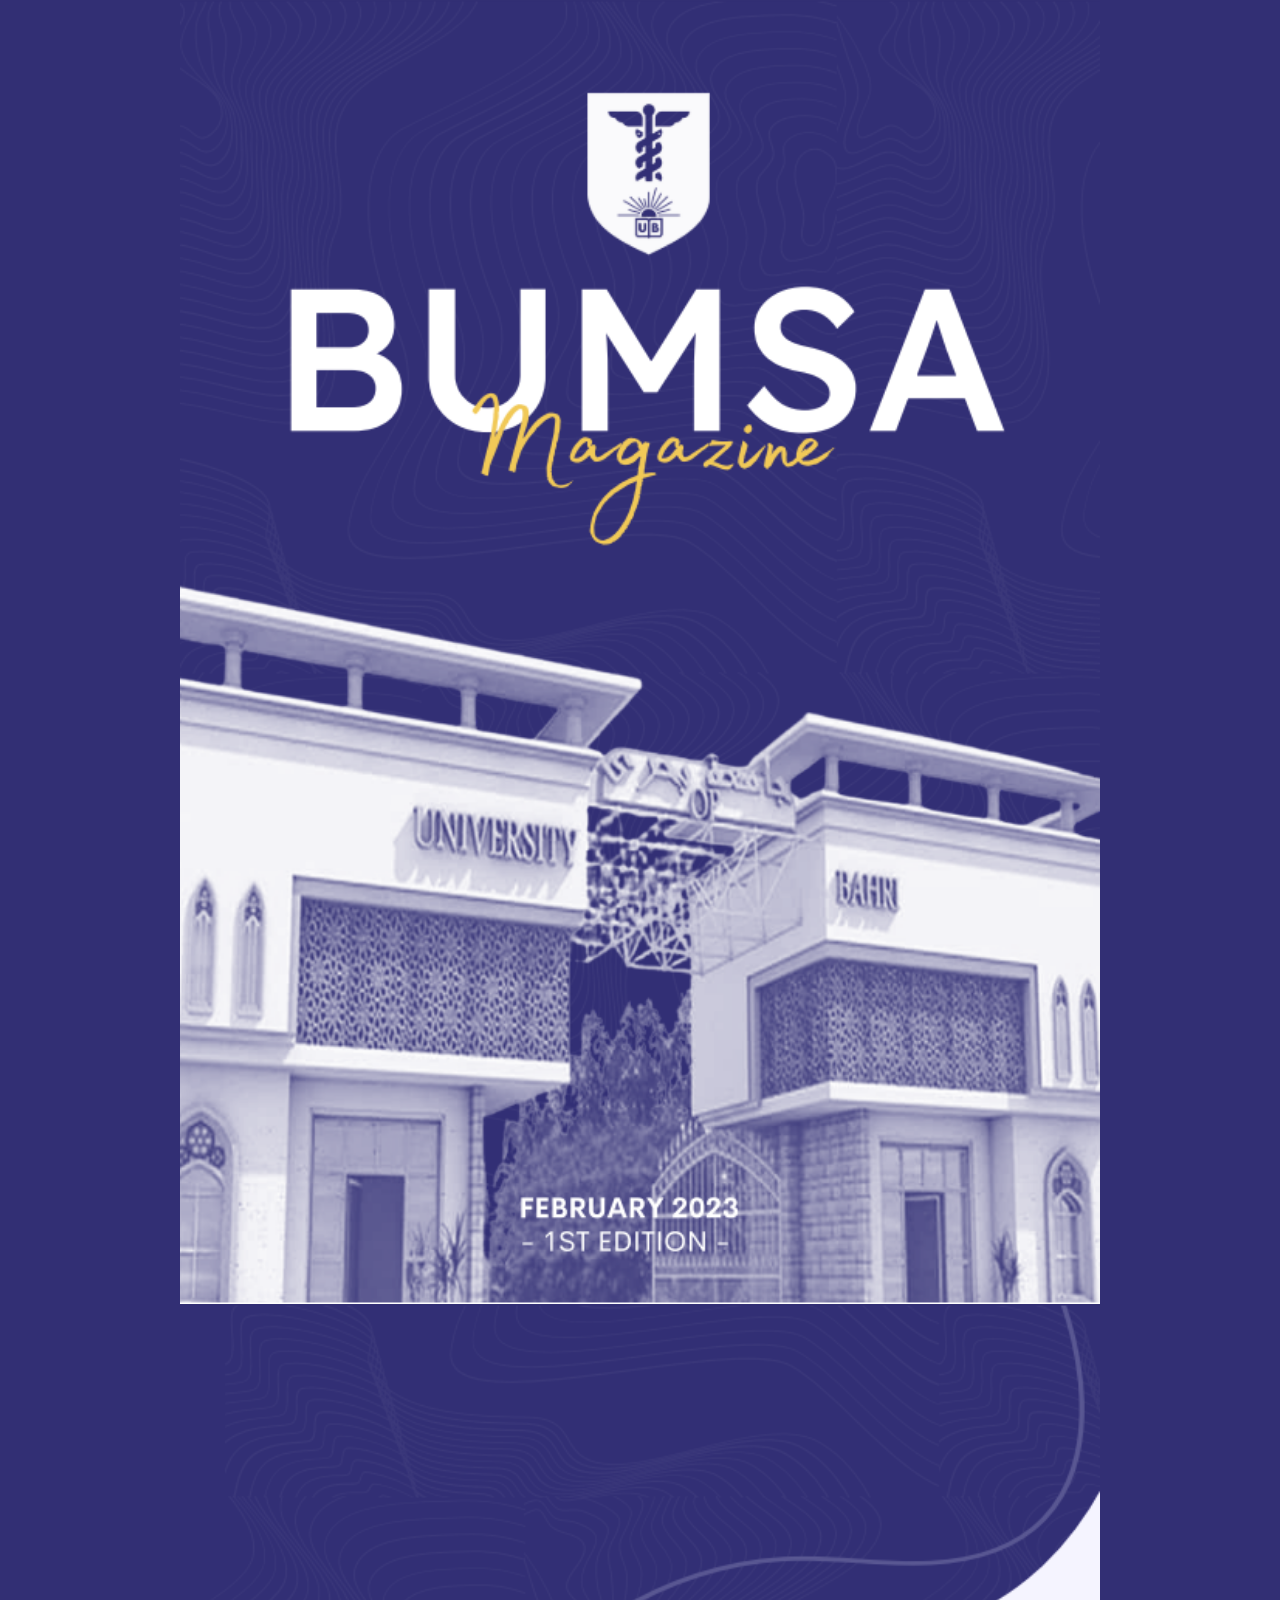
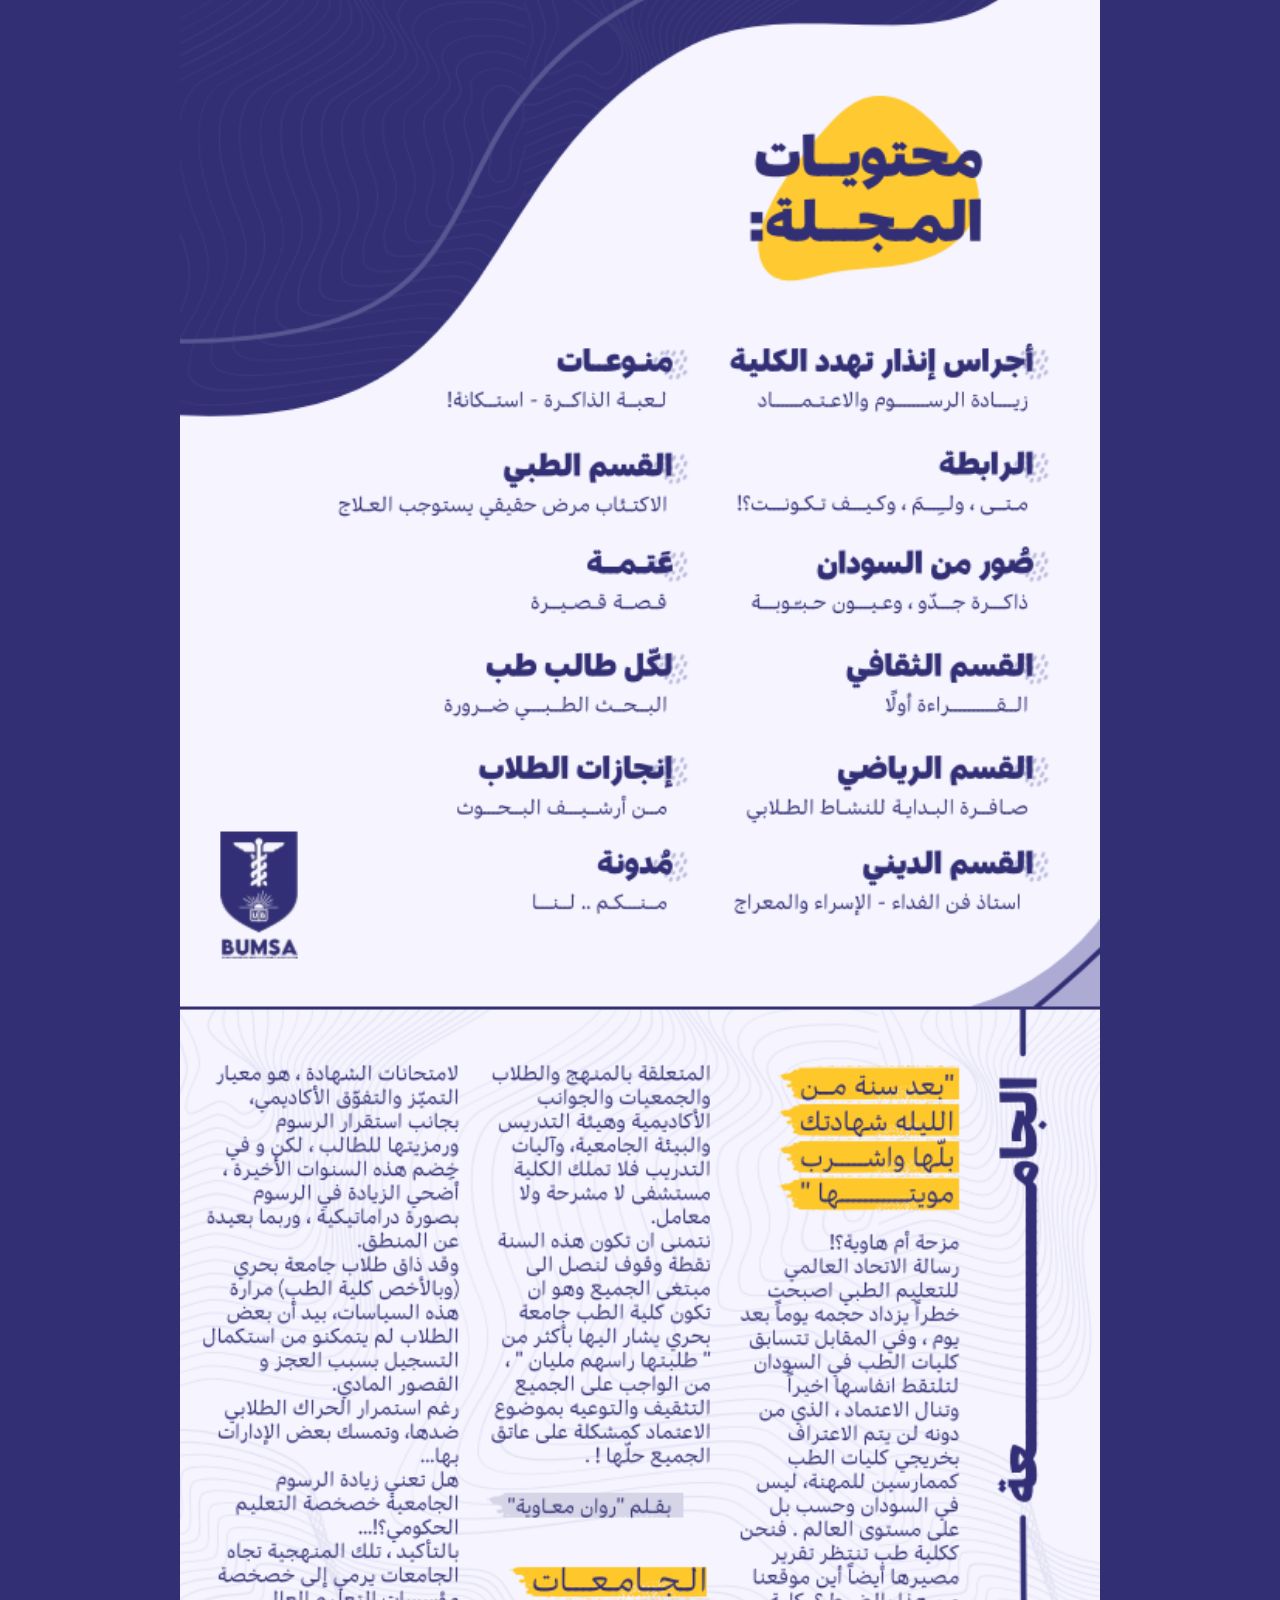
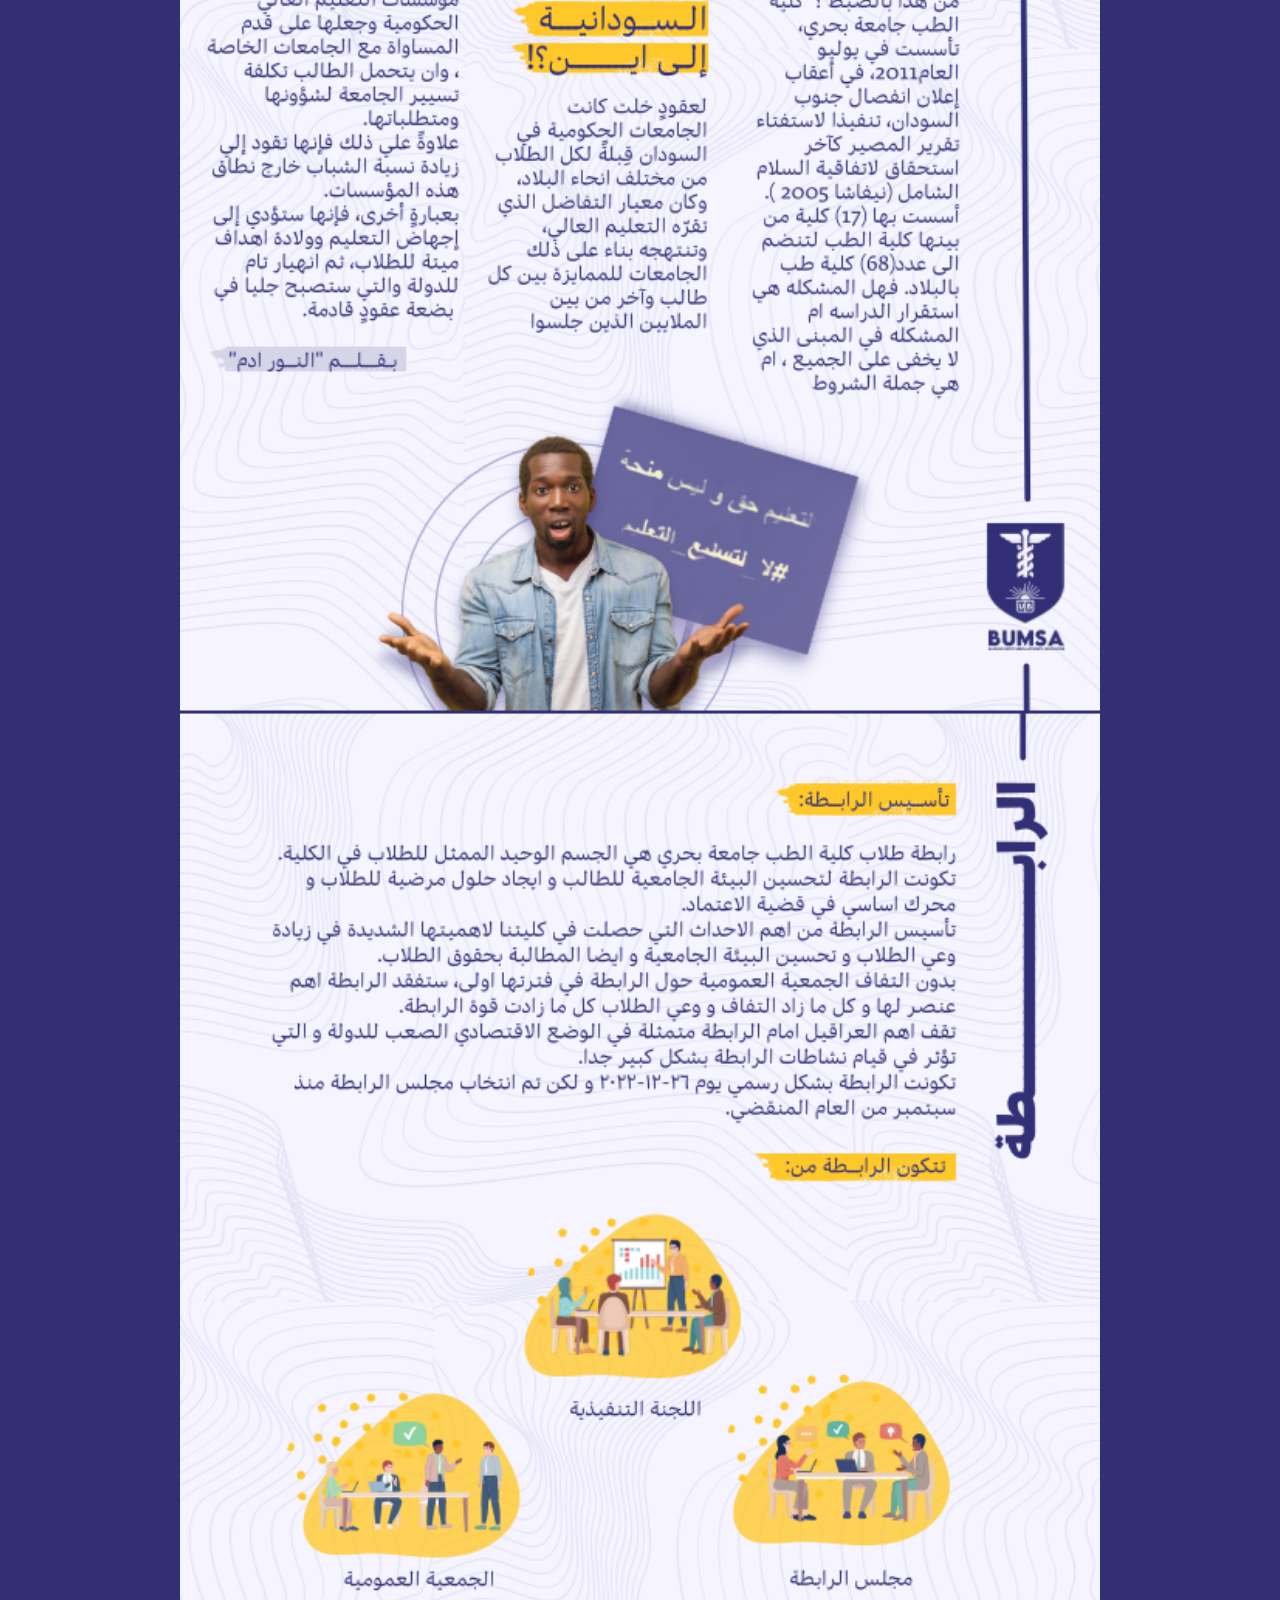
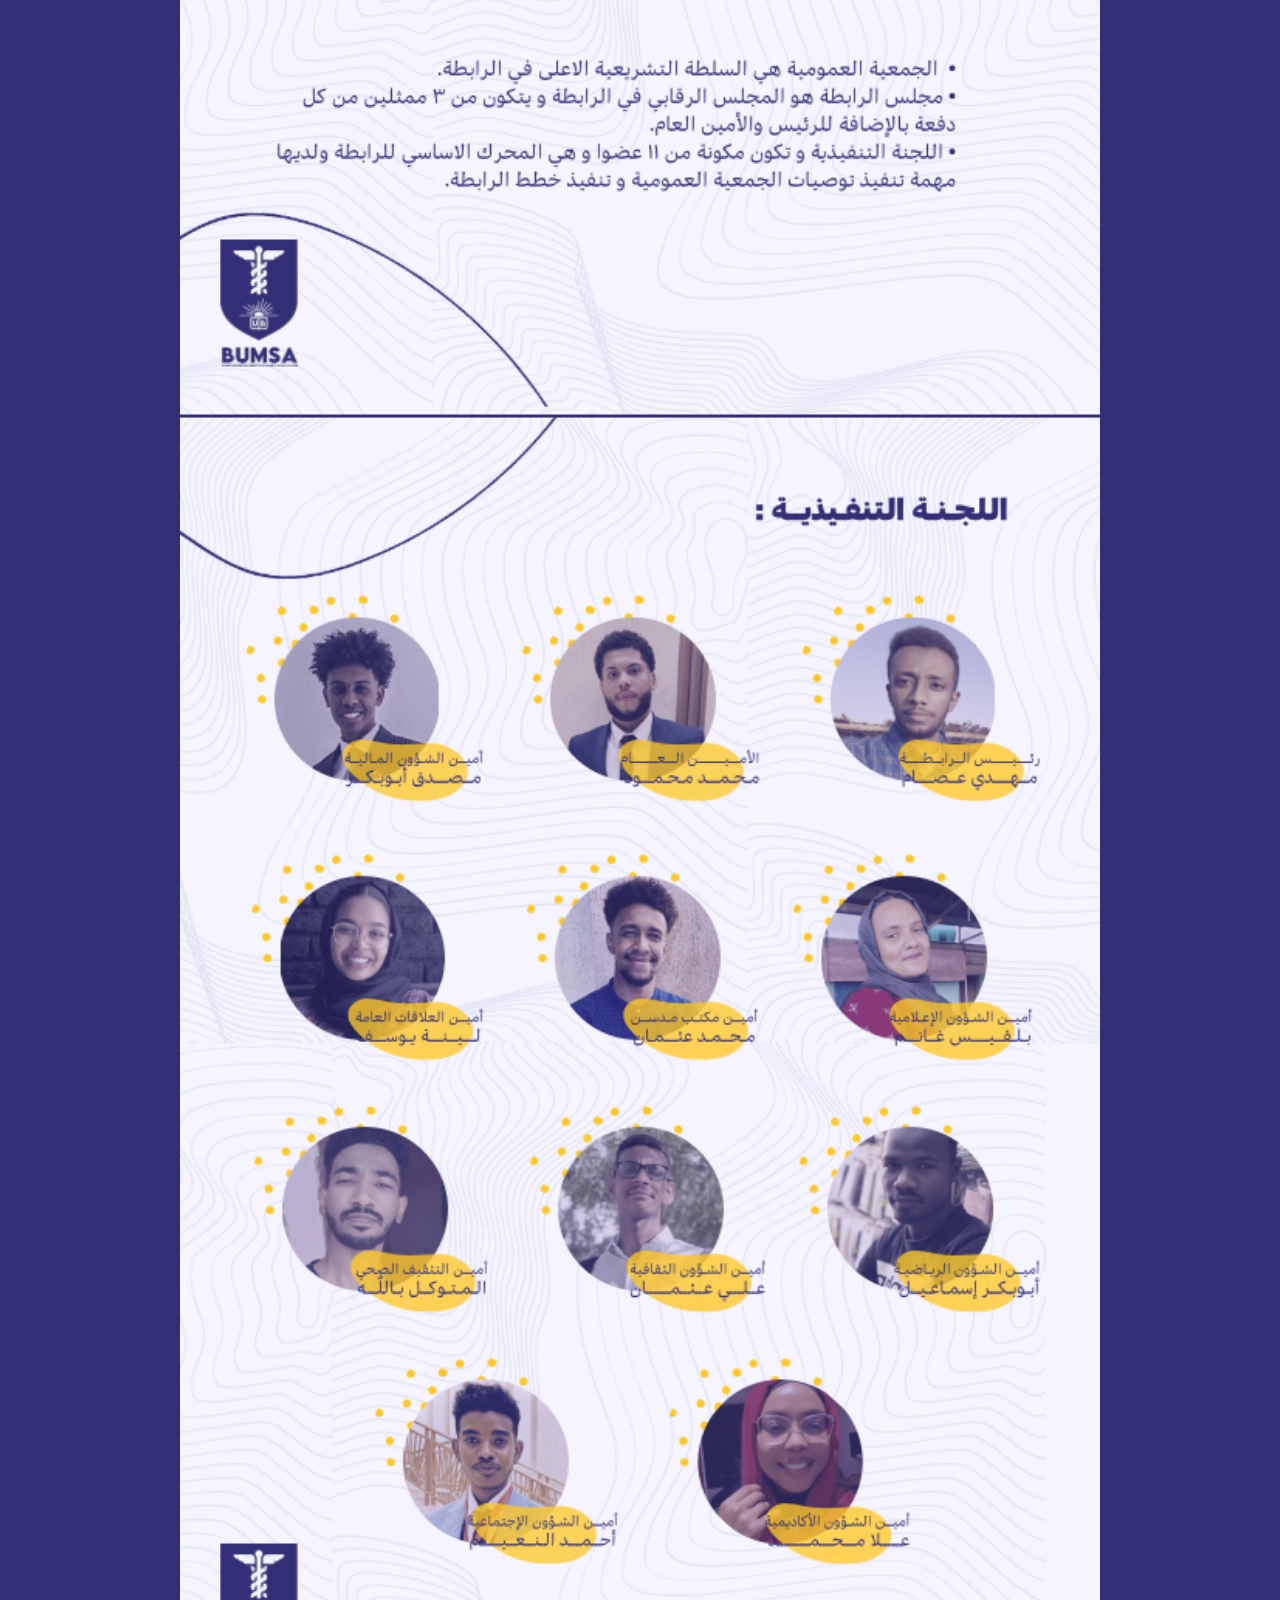
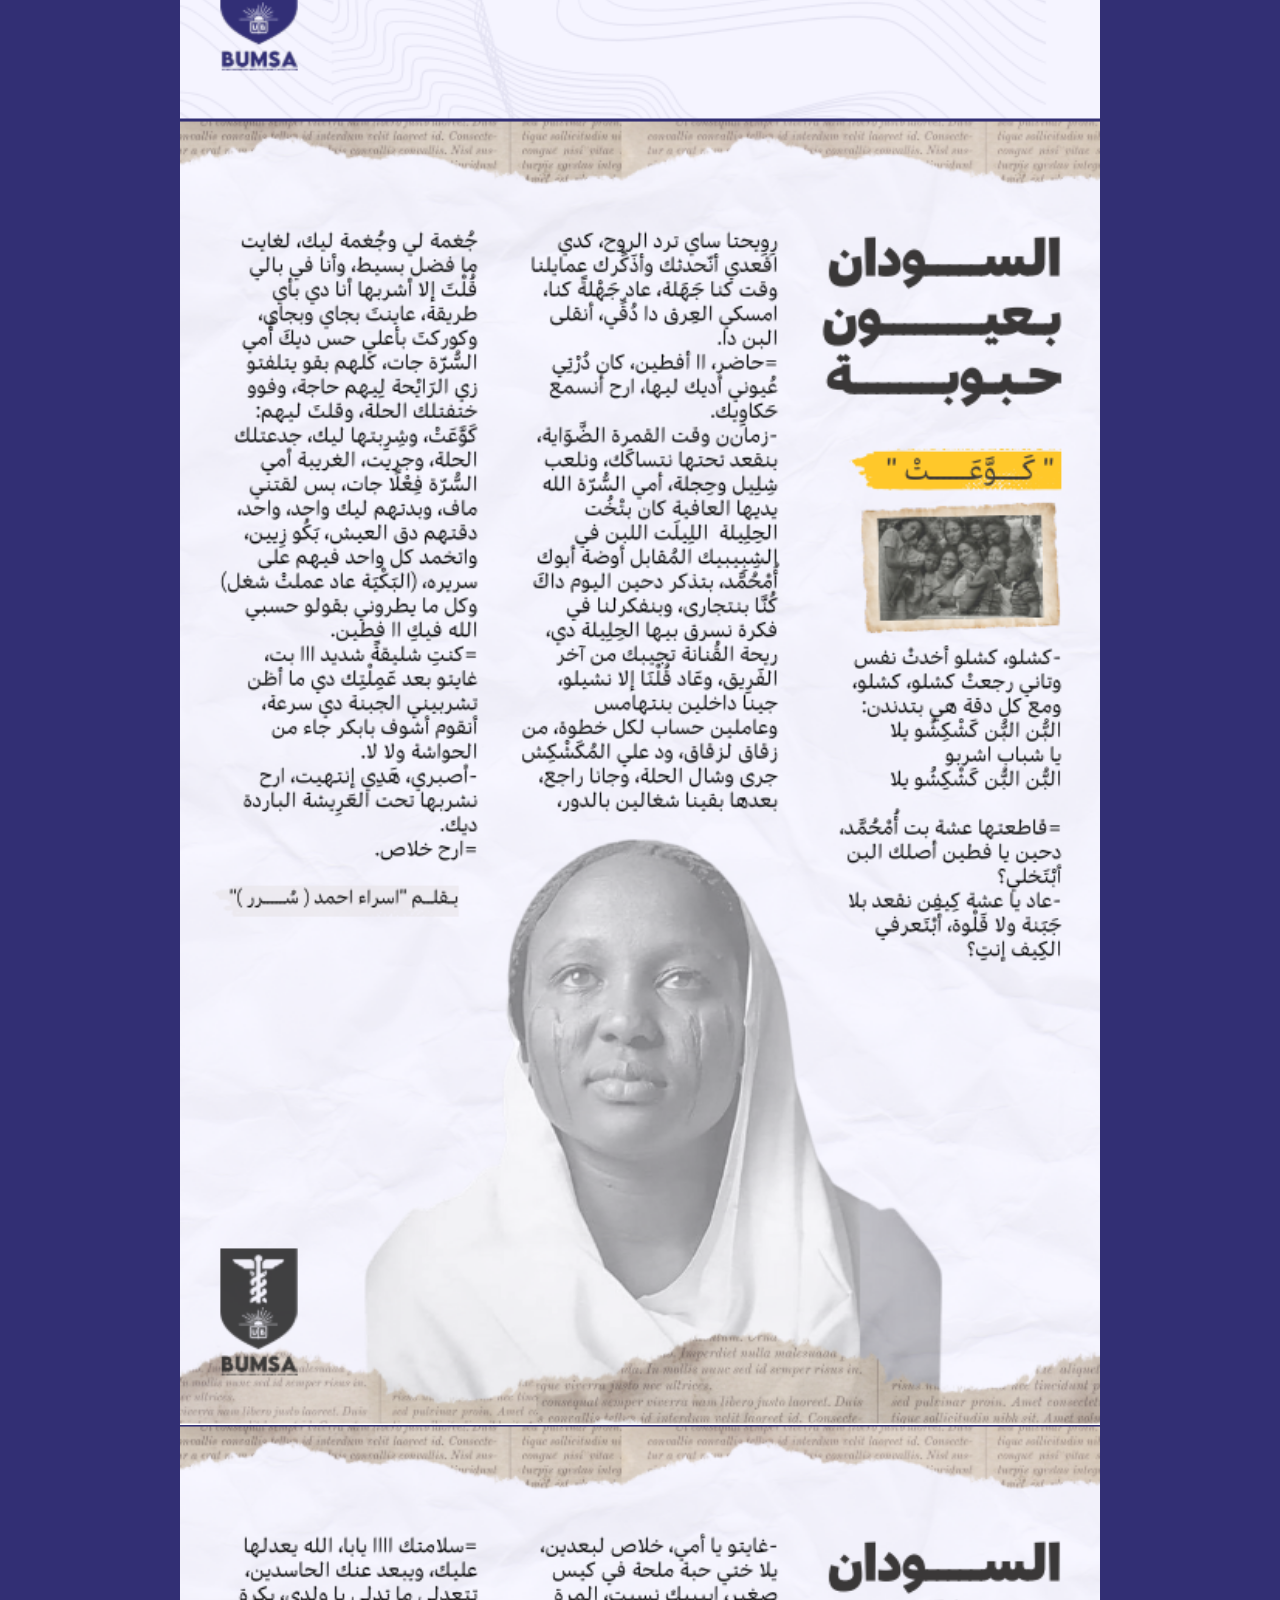
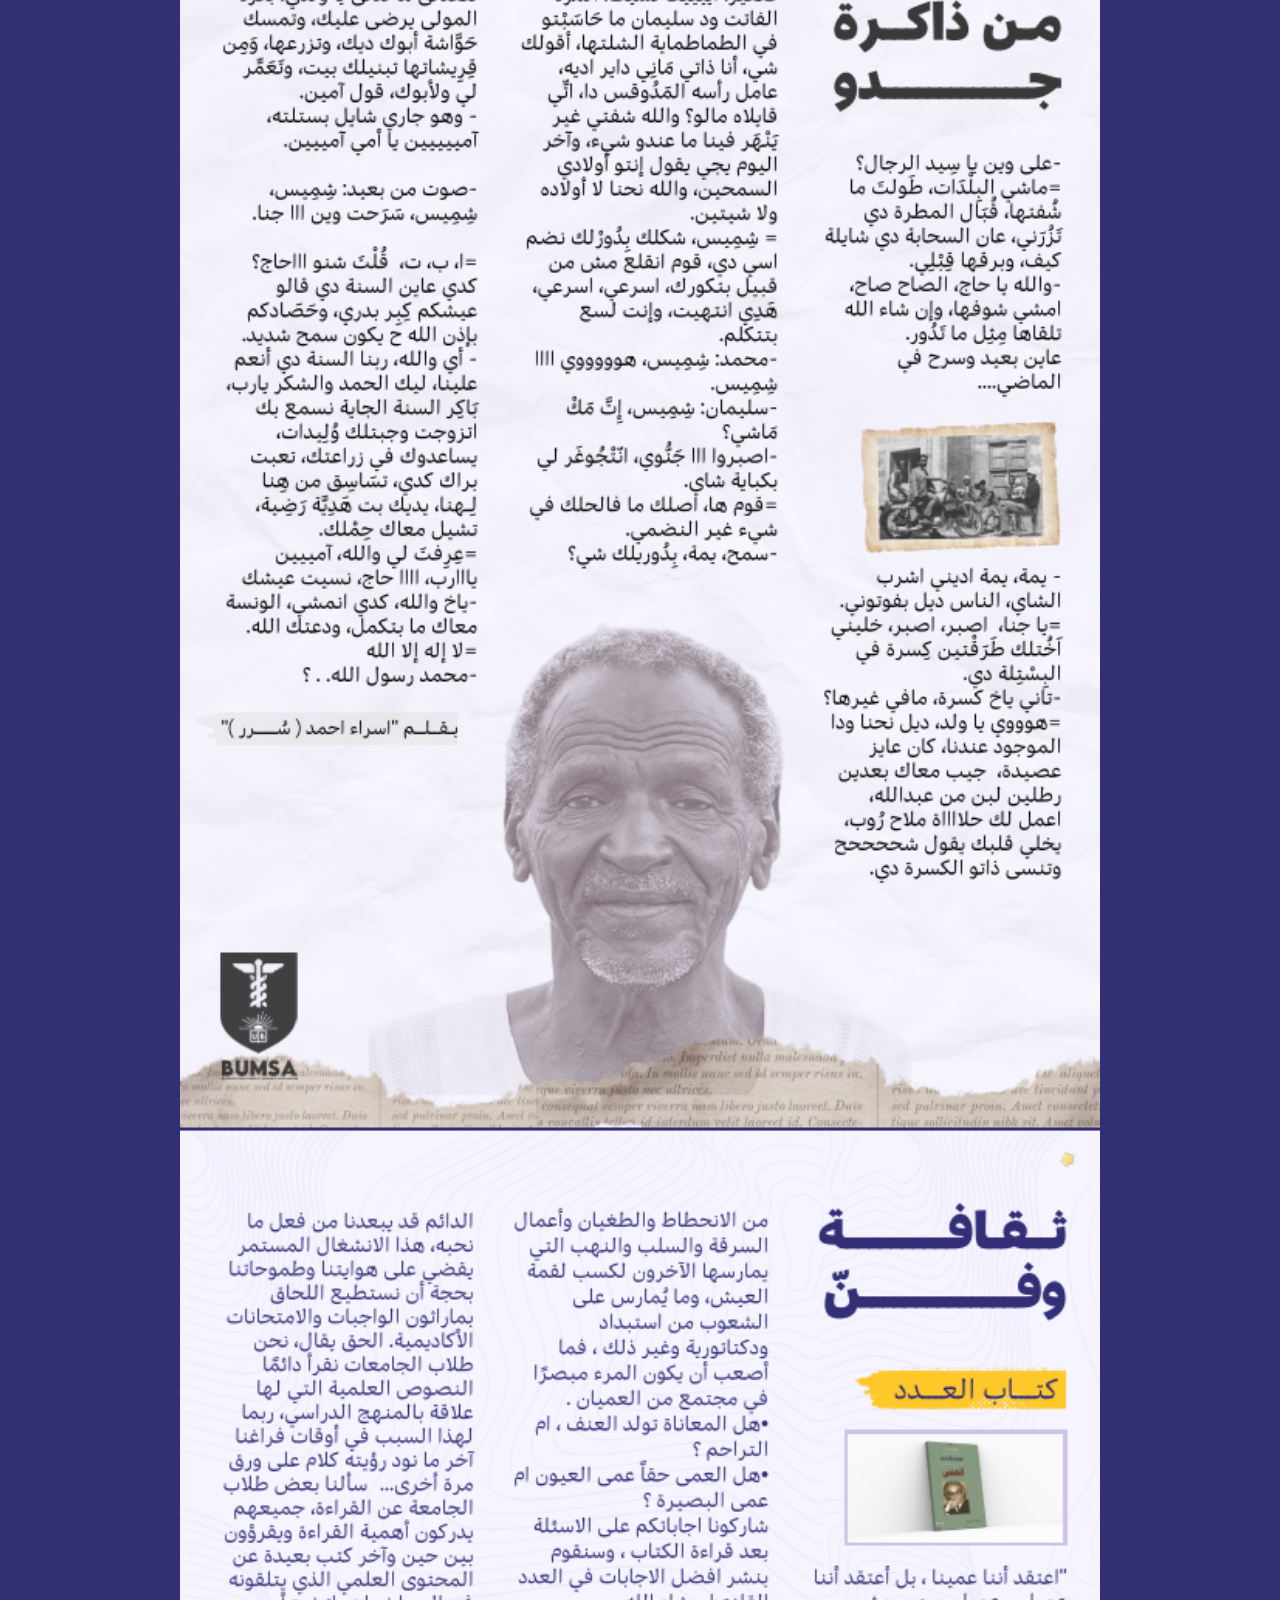
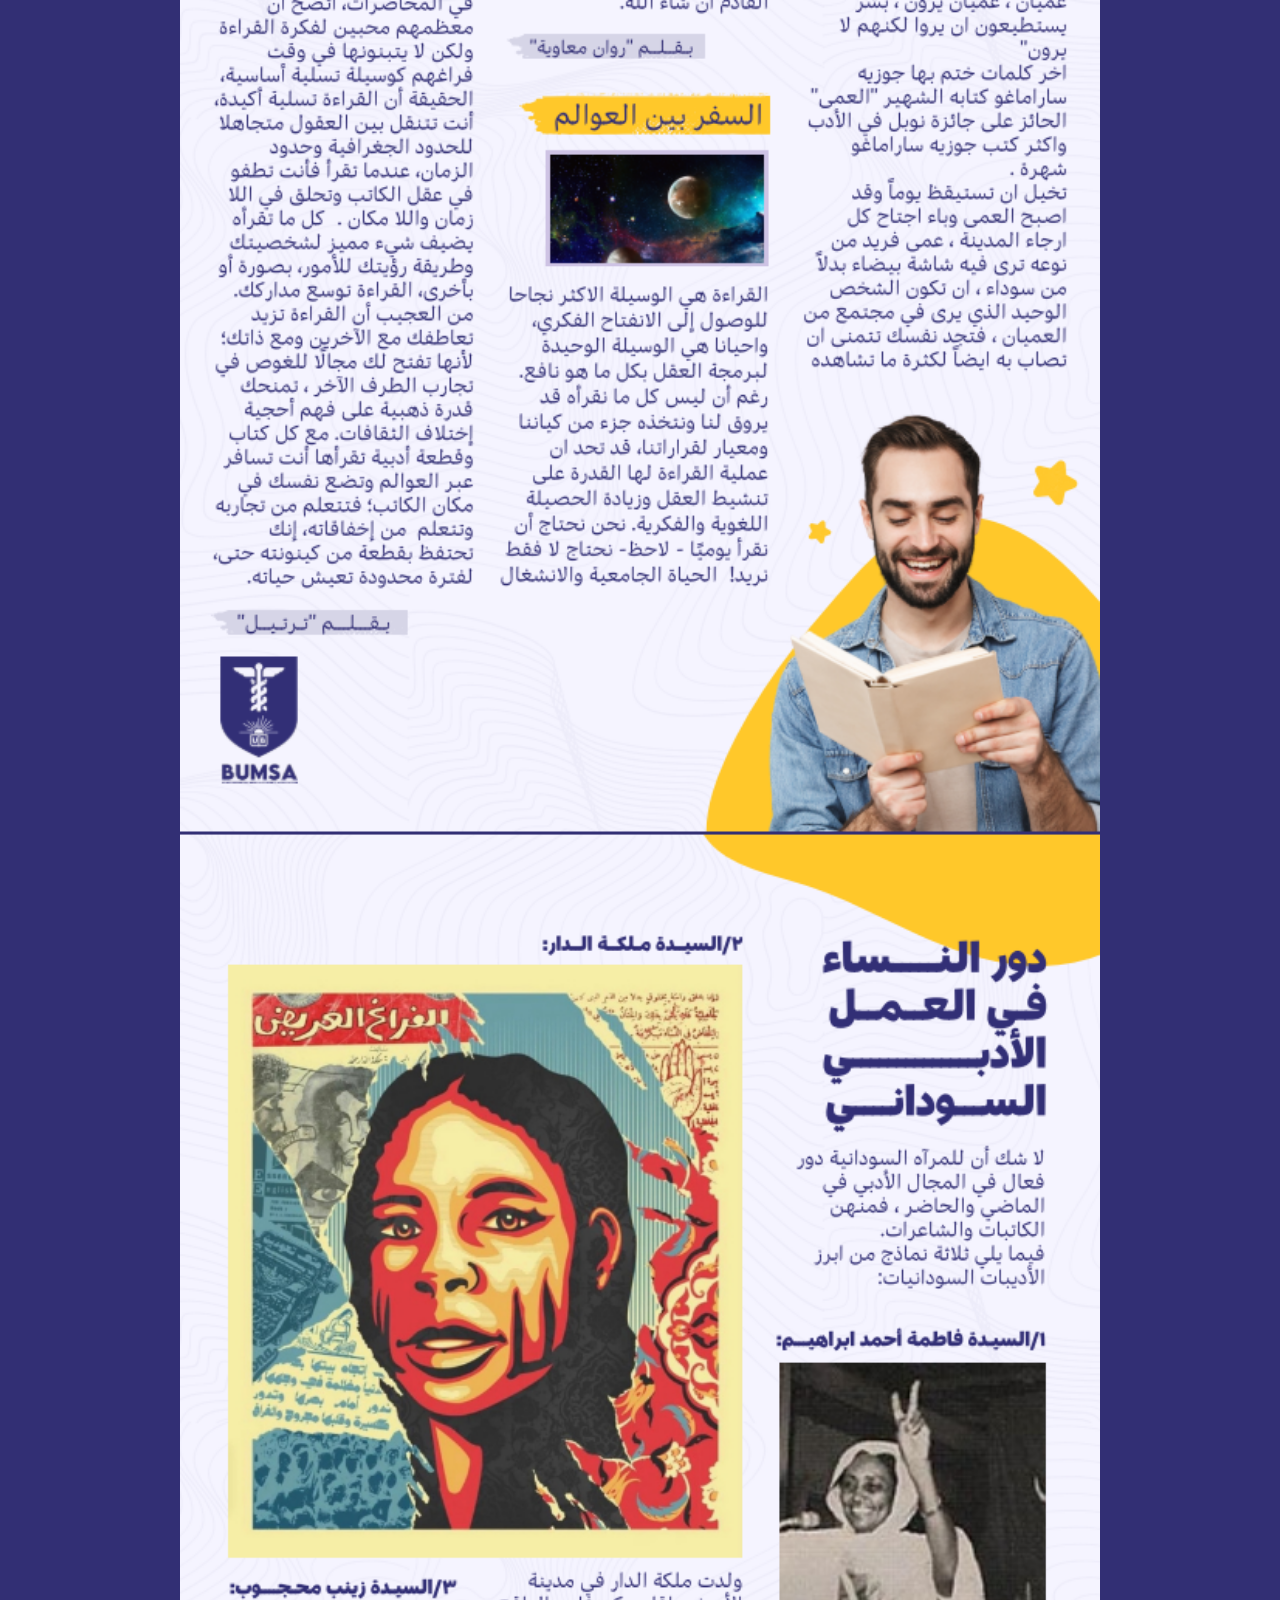
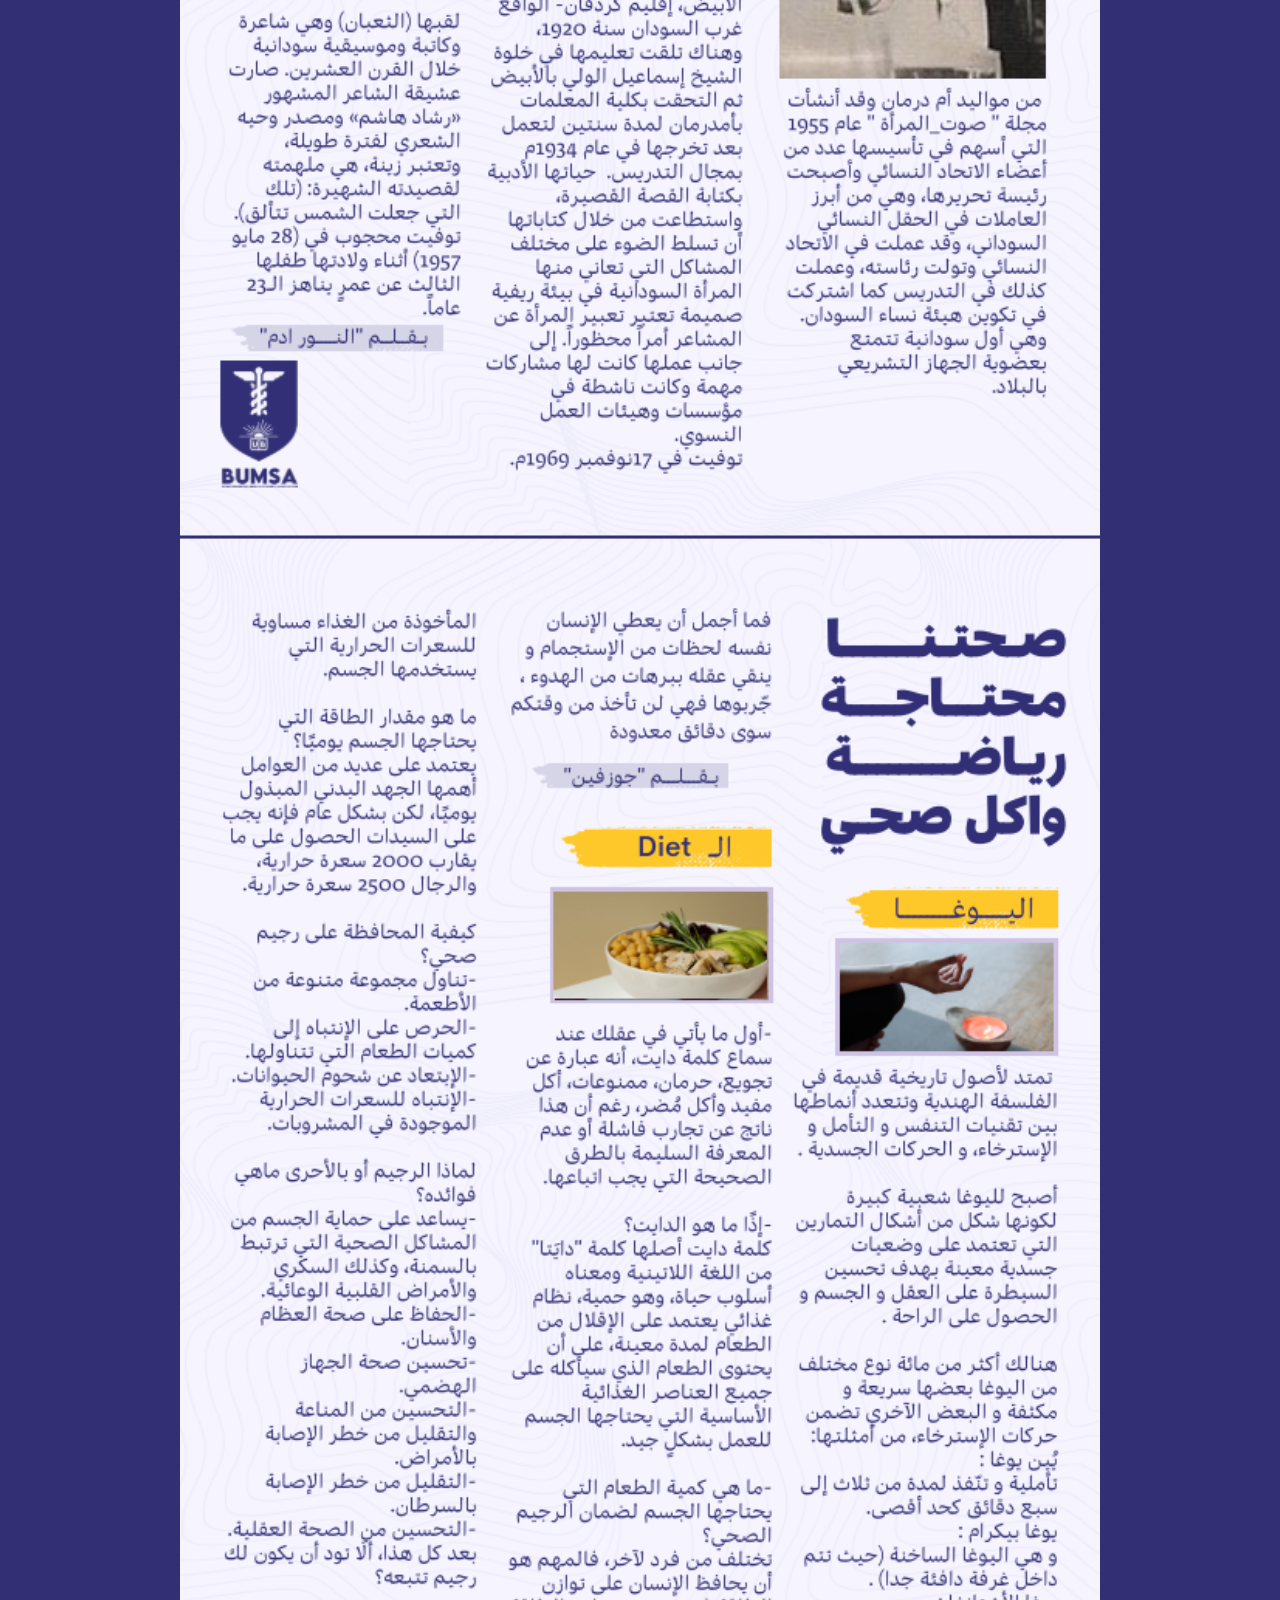
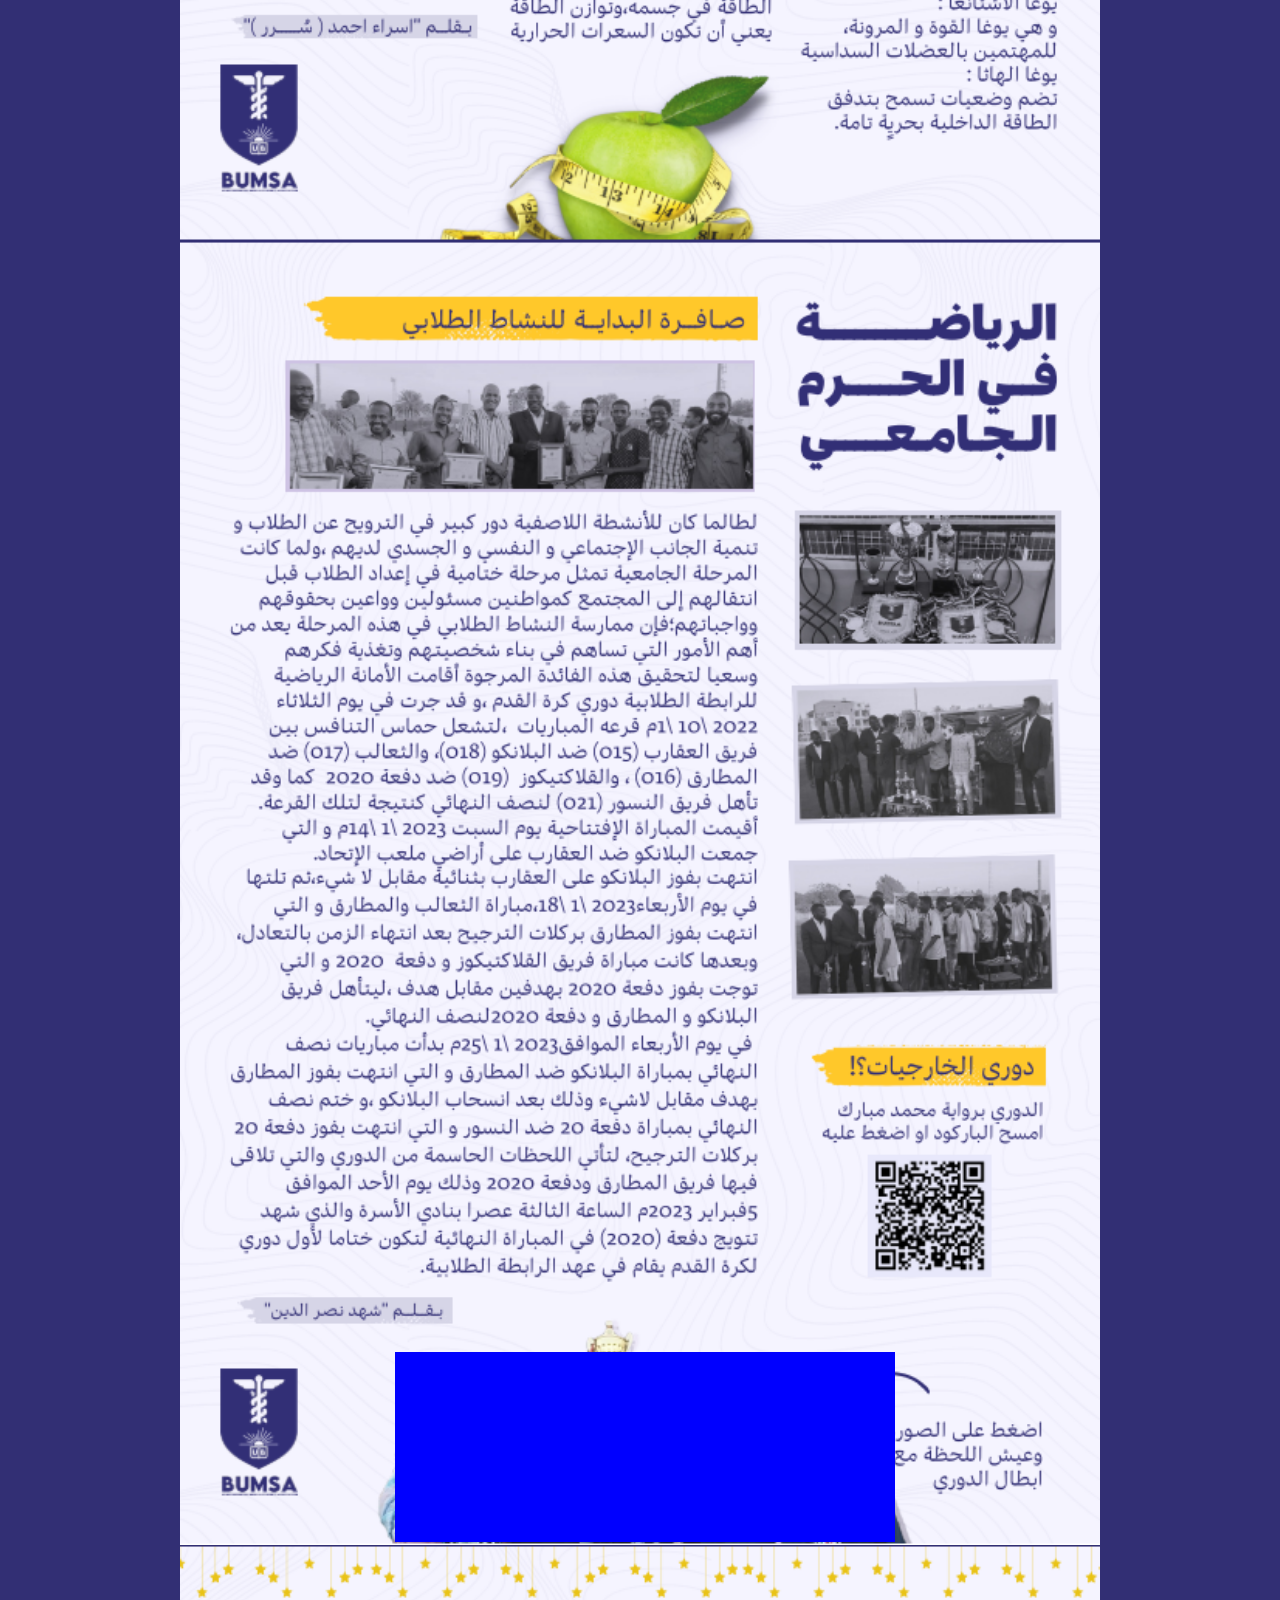
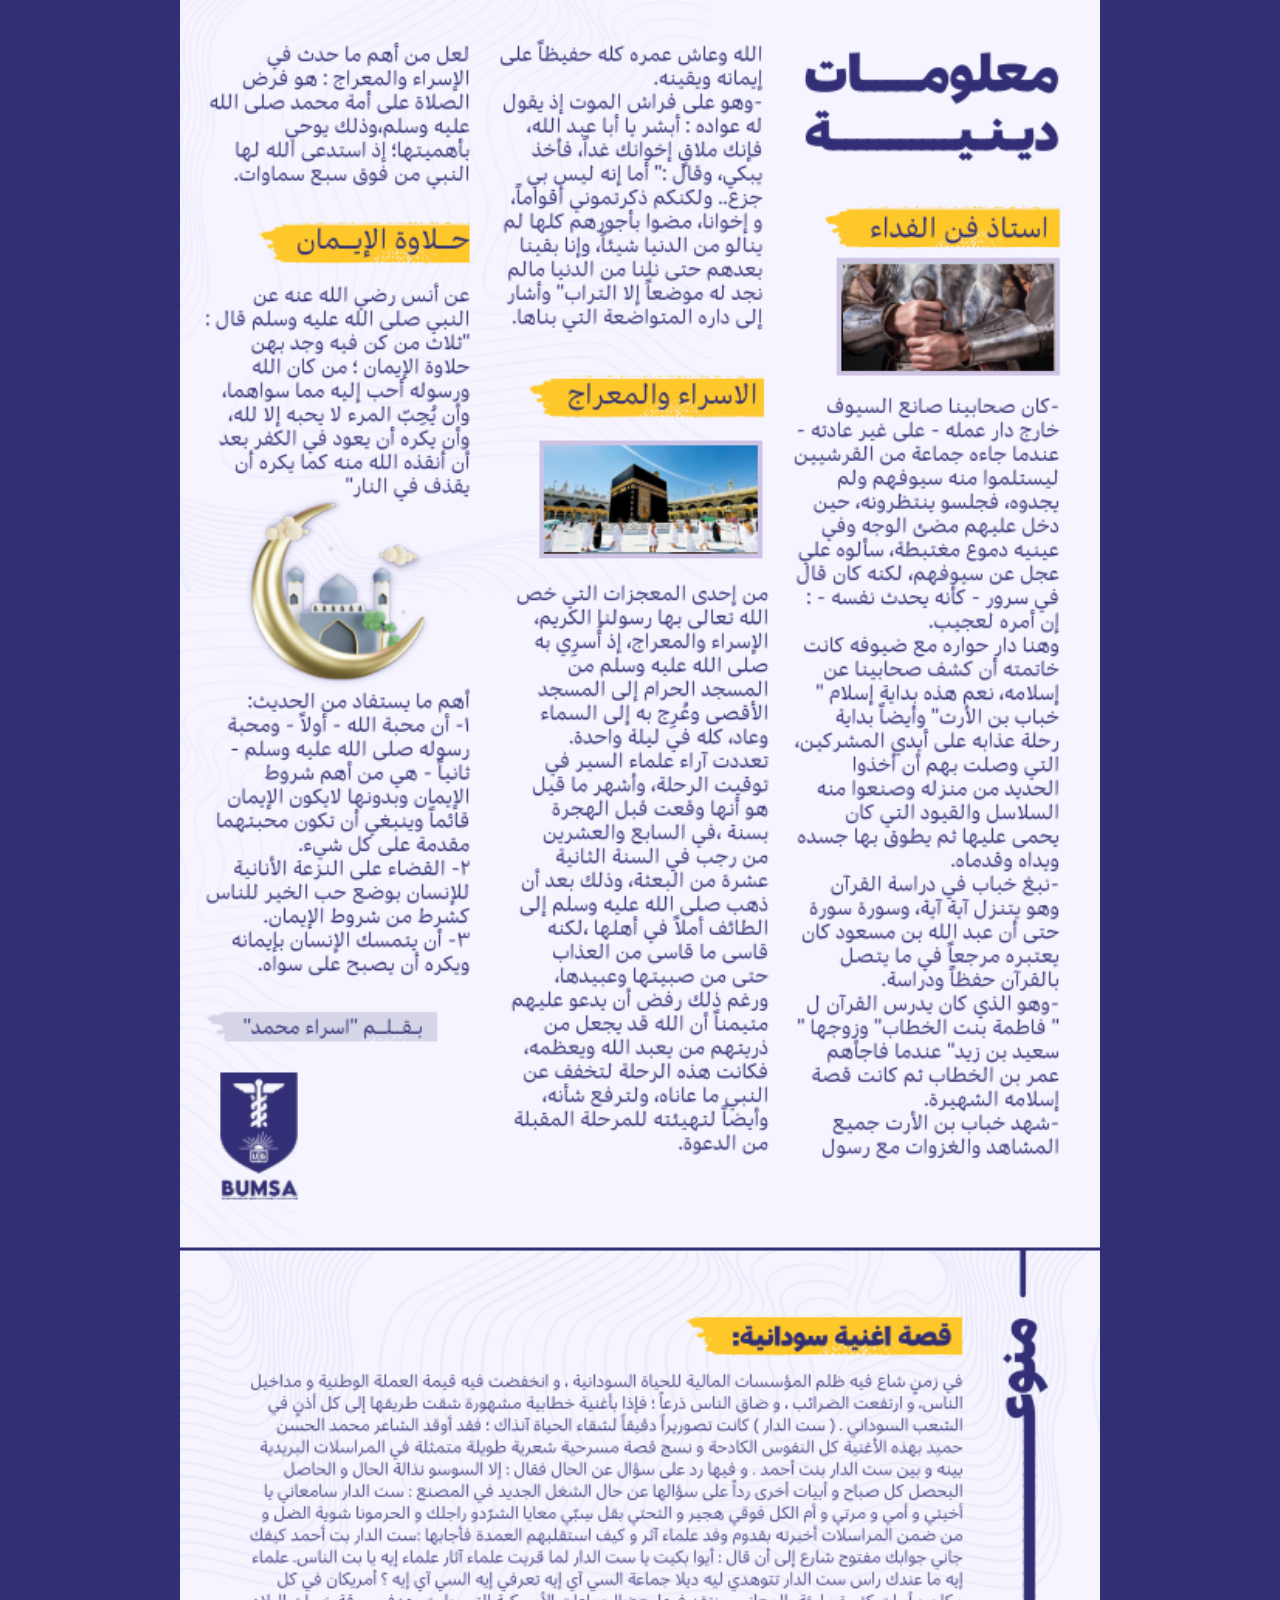
==== main.html @ 5fb49dc4 "e" ====
<html lang="en">
<head>
  <meta charset="UTF-8">
  <meta http-equiv="X-UA-Compatible" content="IE=edge">
  <meta name="viewport" content="width=device-width, initial-scale=1.0">
  <link rel="stylesheet" href="css/st.css">
  <link rel="stylesheet" href="css/all.min.css">
  <link rel="preconnect" href="https://fonts.googleapis.com">
<link rel="preconnect" href="https://fonts.gstatic.com" crossorigin>
<link href="https://fonts.googleapis.com/css2?family=Lato:wght@300;400;700&family=Tajawal:wght@200;300;400;500;700;800&display=swap" rel="stylesheet">
  <title>BUMSA Magazine</title>
</head>
<body>
  <div class="main">
    <div class="images">
      <div class="image">
        <img src="images/BUMSA magazine  (1)_Page_1.png" alt="">
      </div>
      <div class="image">
        <img src="images/BUMSA magazine  (1)_Page_2.png" alt="">
      </div>
      <div class="image">
        <img src="images/BUMSA magazine  (1)_Page_3.png" alt="">
      </div>
      <div class="image">
        <img src="images/BUMSA magazine  (1)_Page_4.png" alt="">
      </div>
      <div class="image">
        <img src="images/BUMSA magazine  (1)_Page_5.png" alt="">
      </div>
      <div class="image">
        <img src="images/BUMSA magazine  (1)_Page_6.png" alt="">
      </div>
      <div class="image">
        <img src="images/BUMSA magazine  (1)_Page_7.png" alt="">
      </div>
      <div class="image">
        <img src="images/BUMSA magazine  (1)_Page_8.png" alt="">
      </div>
      <div class="image">
        <img src="images/BUMSA magazine  (1)_Page_9.png" alt="">
      </div>
      <div class="image">
        <img src="images/BUMSA magazine  (1)_Page_10.png" alt="">
      </div>
      <div class="image sport">
        <img src="images/BUMSA magazine  (1)_Page_11.png" alt="">
        <a href="https://drive.google.com/file/d/1-RDlFPJkKohU5fFEkS79Dhc_N9oIXhYO/view?usp=drivesdk"></a>
        <a href="https://drive.google.com/file/d/1-SSxUqTpZVuxKDazK8mctYmLlh7NJhd3/view?usp=drivesdk"></a>
      </div>
      <div class="image">
        <img src="images/BUMSA magazine  (1)_Page_12.png" alt="">
      </div>
      <div class="image game">
        <img src="images/BUMSA magazine  (1)_Page_13.png" alt="">
        <a href="https://forms.gle/poB29Ssriy8NwBDx7"></a>
        <a href="https://forms.gle/poB29Ssriy8NwBDx7"></a>
      </div>
      <div class="image">
        <img src="images/BUMSA magazine  (1)_Page_14.png" alt="">
      </div>
      <div class="image">
        <img src="images/BUMSA magazine  (1)_Page_15.png" alt="">
      </div>
      <div class="image">
        <img src="images/BUMSA magazine  (1)_Page_16.png" alt="">
      </div>
      <div class="image">
        <img src="images/BUMSA magazine  (1)_Page_17.png" alt="">
      </div>
      <div class="image">
        <img src="images/BUMSA magazine  (1)_Page_18.png" alt="">
      </div>
      <div class="image modona">
        <img src="images/BUMSA magazine  (1)_Page_19.png" alt="">
        <a href="https://forms.gle/poB29Ssriy8NwBDx7"></a>
      </div>
      <div class="image">
        <img src="images/BUMSA magazine  (1)_Page_20.png" alt="">
      </div>
      <div class="image">
        <img src="images/BUMSA magazine  (1)_Page_21.png" alt="">
      </div>
    </div>
  </div>
  <!-- Scroll to top -->
  <button onclick="topFunction()" id="myBtn" title="Go to top">Top</button>
  <script src="main.js"></script>
</body>
</html>
---- css/st.css ----
* {
    box-sizing: border-box;
    scroll-behavior: smooth;
    margin: 0;
    padding: 0;
  }

body {
    background-color: #322F74;
}

.main .images {
    width: 920px;
    margin: auto;
}

.main .images img {
    width: 100%;
    display: block;
}

.main .images a {
    display: block;
}

/* sport link */
.main .images .sport {
    position: relative;
}
.main .images .sport a:first-of-type {
    display: block;
    position: absolute;
    /* background-color: red; */
    width: 126px;
    height: 118px;
    bottom: 270px;
    left: 686px;
}
.main .images .sport a:nth-of-type(2) {
    display: block;
    position: absolute;
    background-color: blue;
    width: 500px;
    height: 190px;
    bottom: 3px;
    left: 215px;
}

/* Game link */
.main .images .game {
    position: relative;
}
.main .images .game a:first-of-type {
    display: block;
    position: absolute;
    /* background-color: red; */
    width: 286px;
    height: 200px;
    bottom: 135px;
    left: 416px;
}

.main .images .game a:nth-of-type(2) {
    display: block;
    position: absolute;
    /* background-color: blue; */
    width: 237px;
    height: 100px;
    bottom: 560px;
    left: 660px;
}

/* modona link  */
.main .images .modona {
    position: relative;
}
.main .images .modona a {
    display: block;
    position: absolute;
    /* background-color: red; */
    width: 500px;
    height: 71px;
    bottom: 57px;
    left: 229px;
}
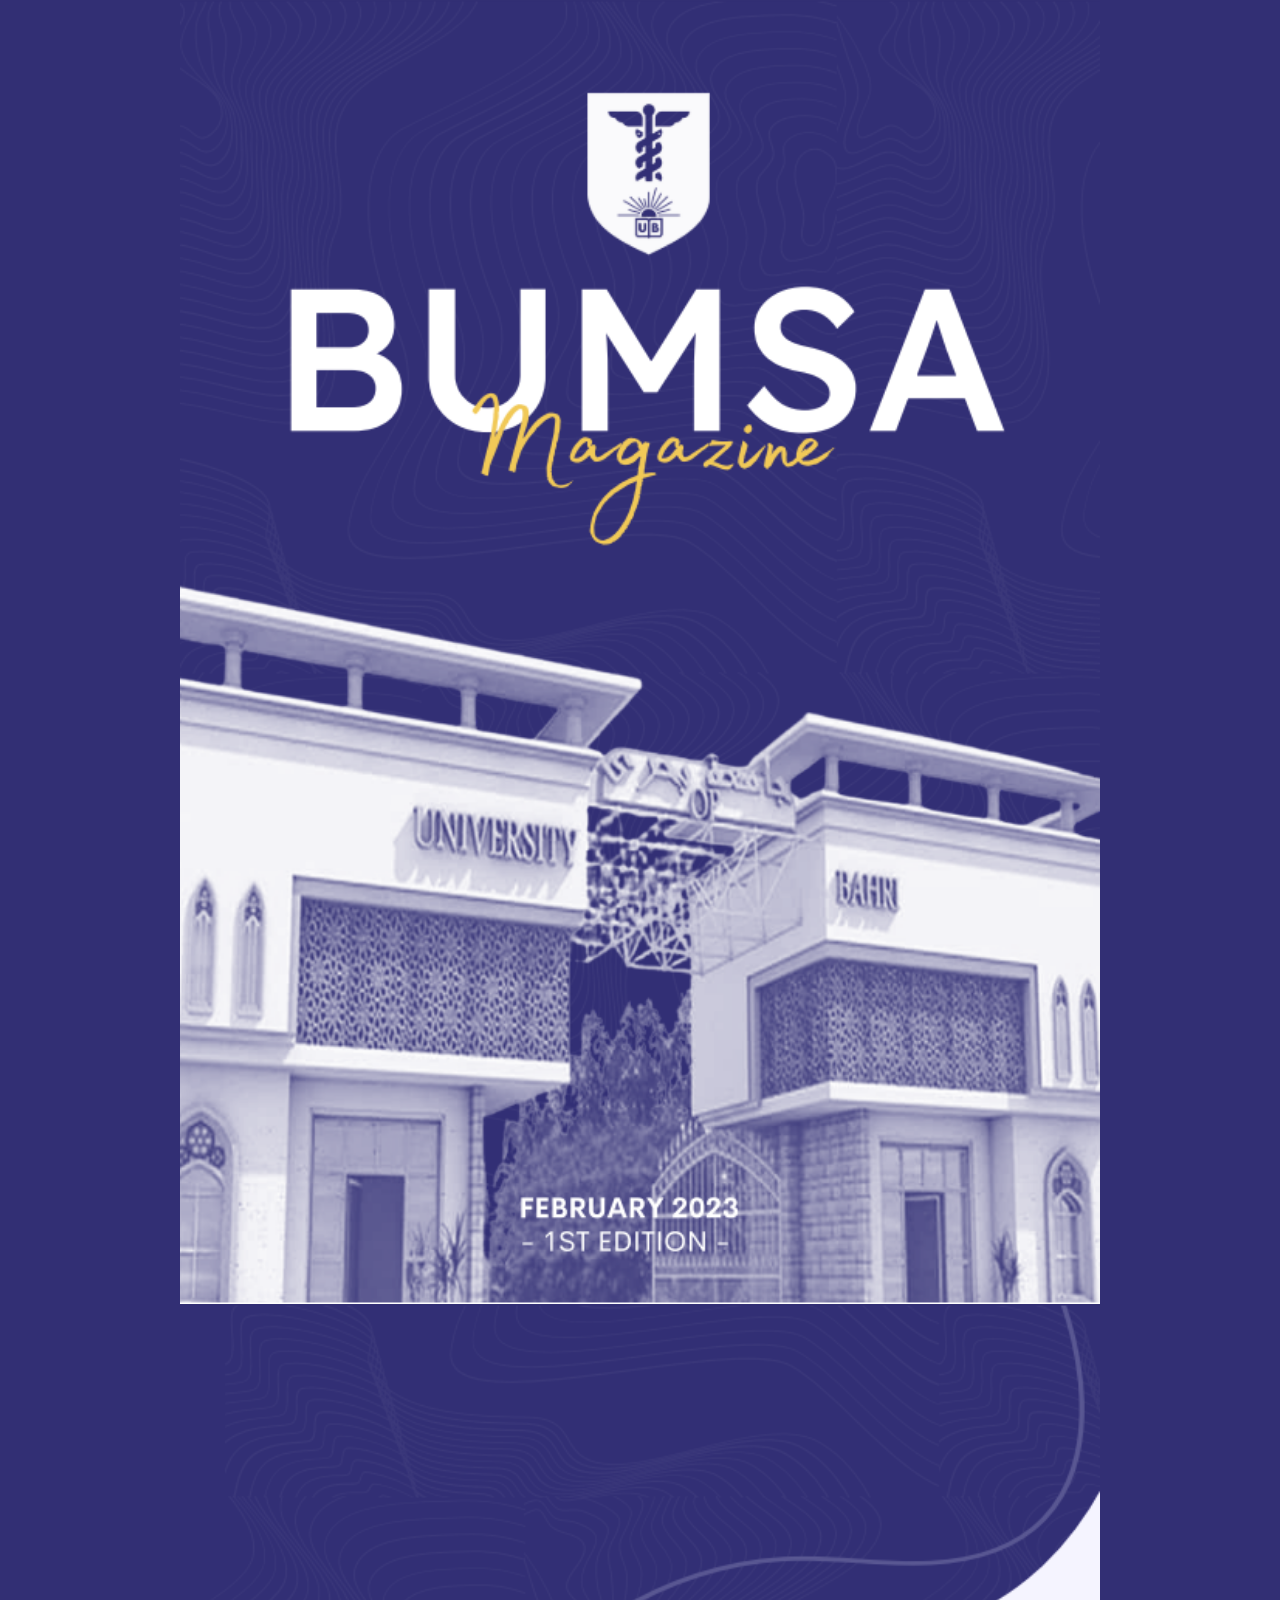
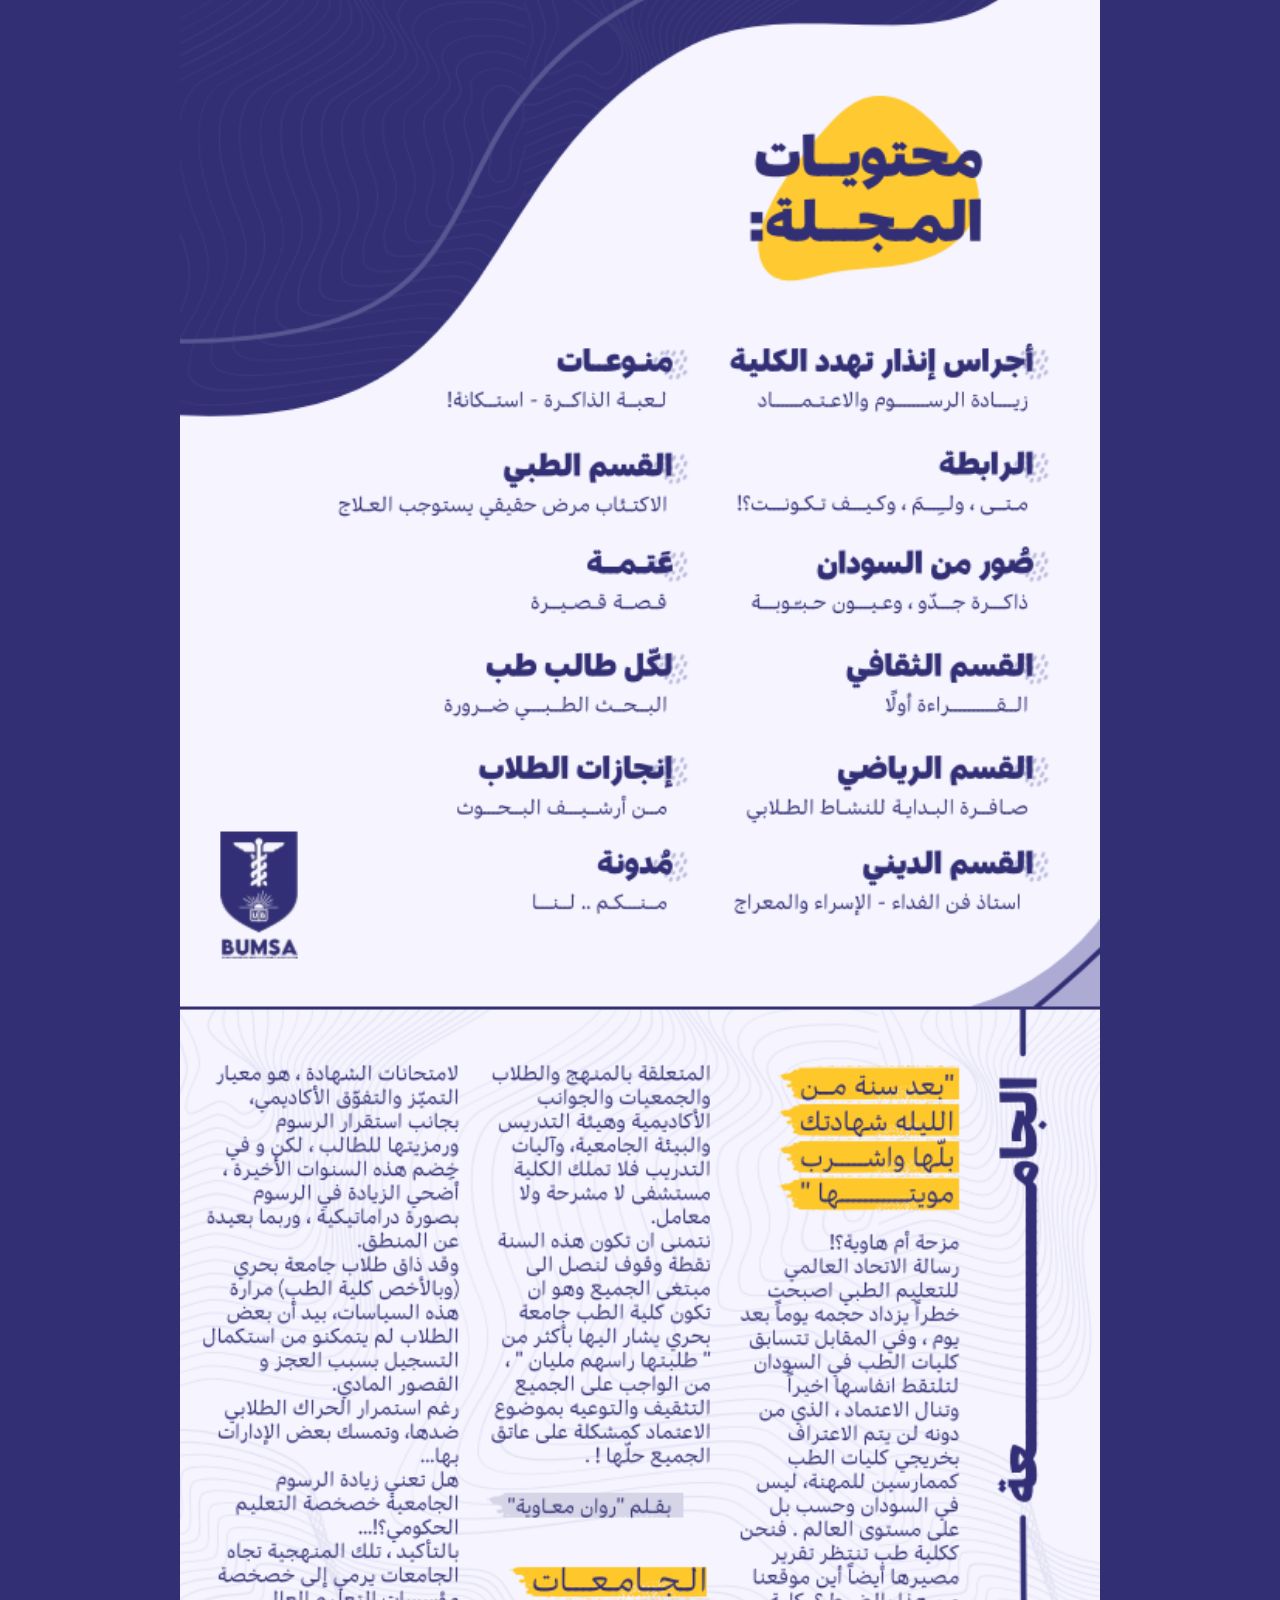
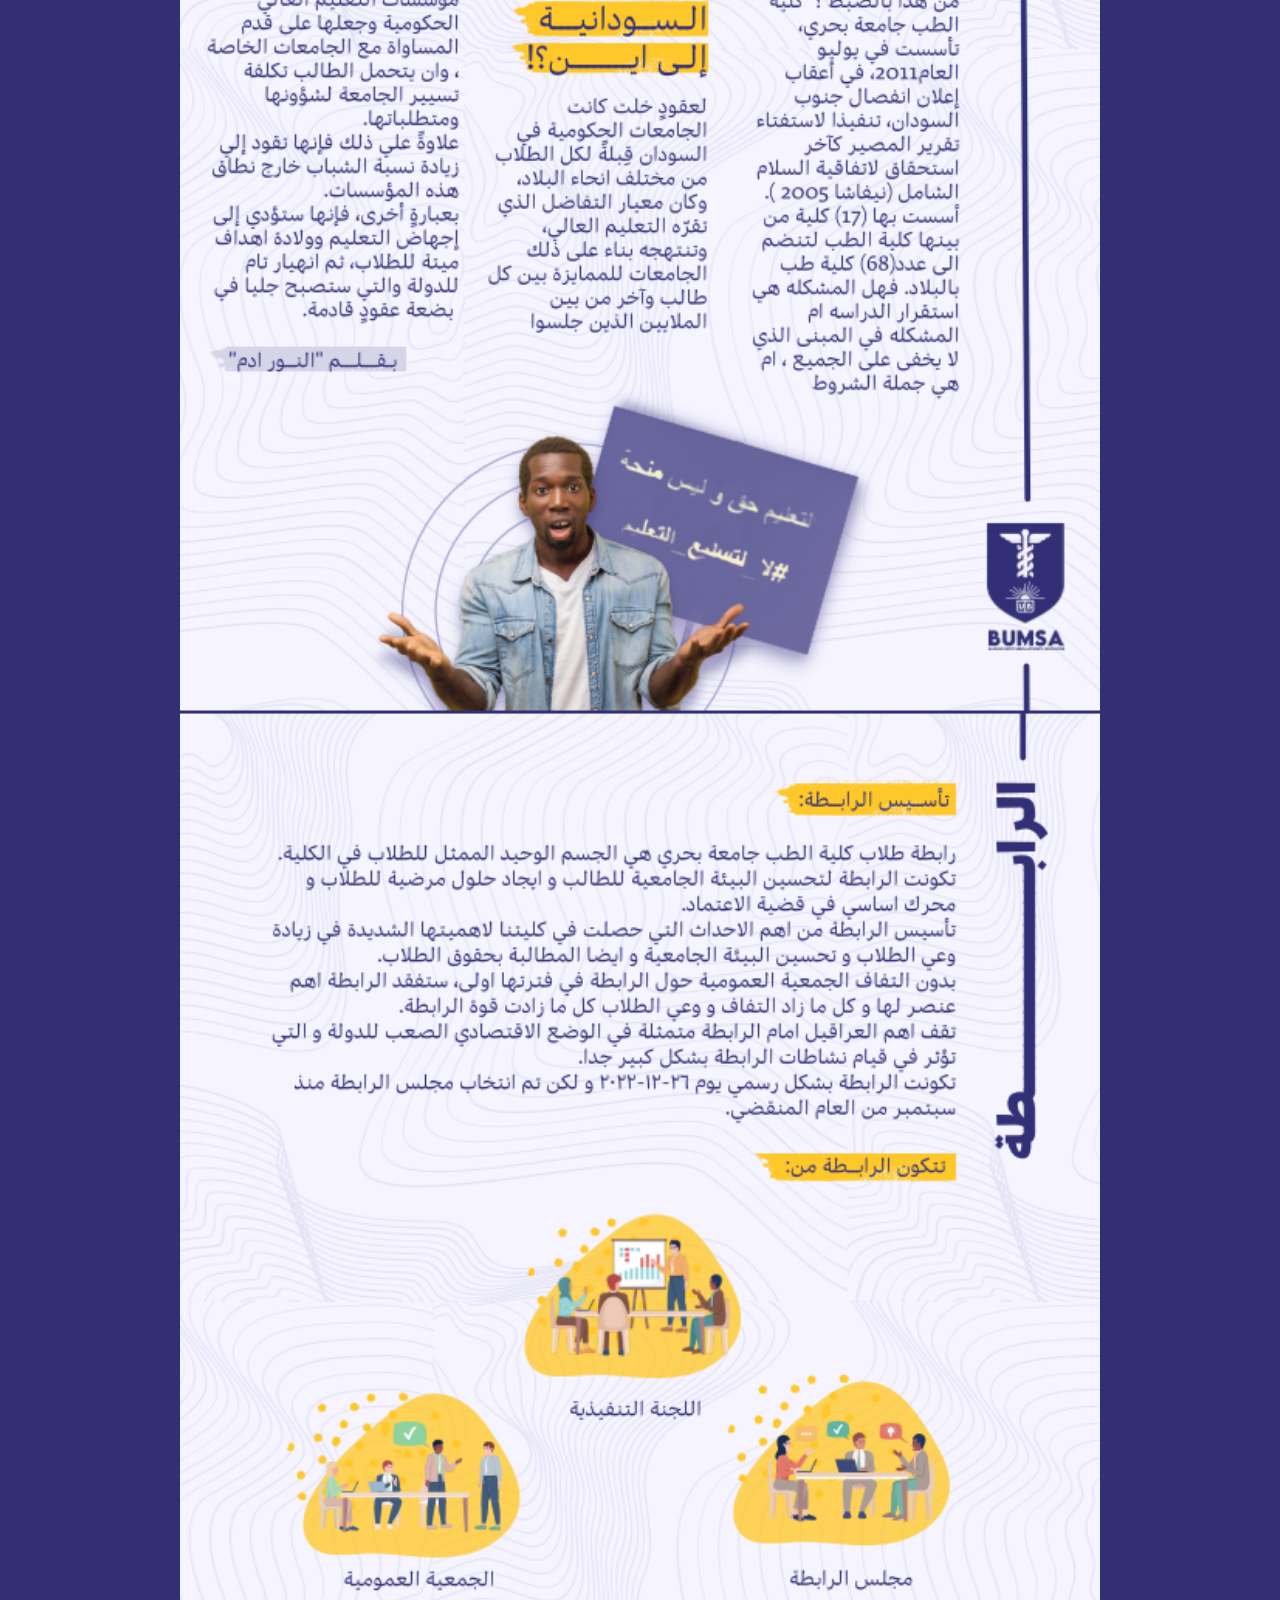
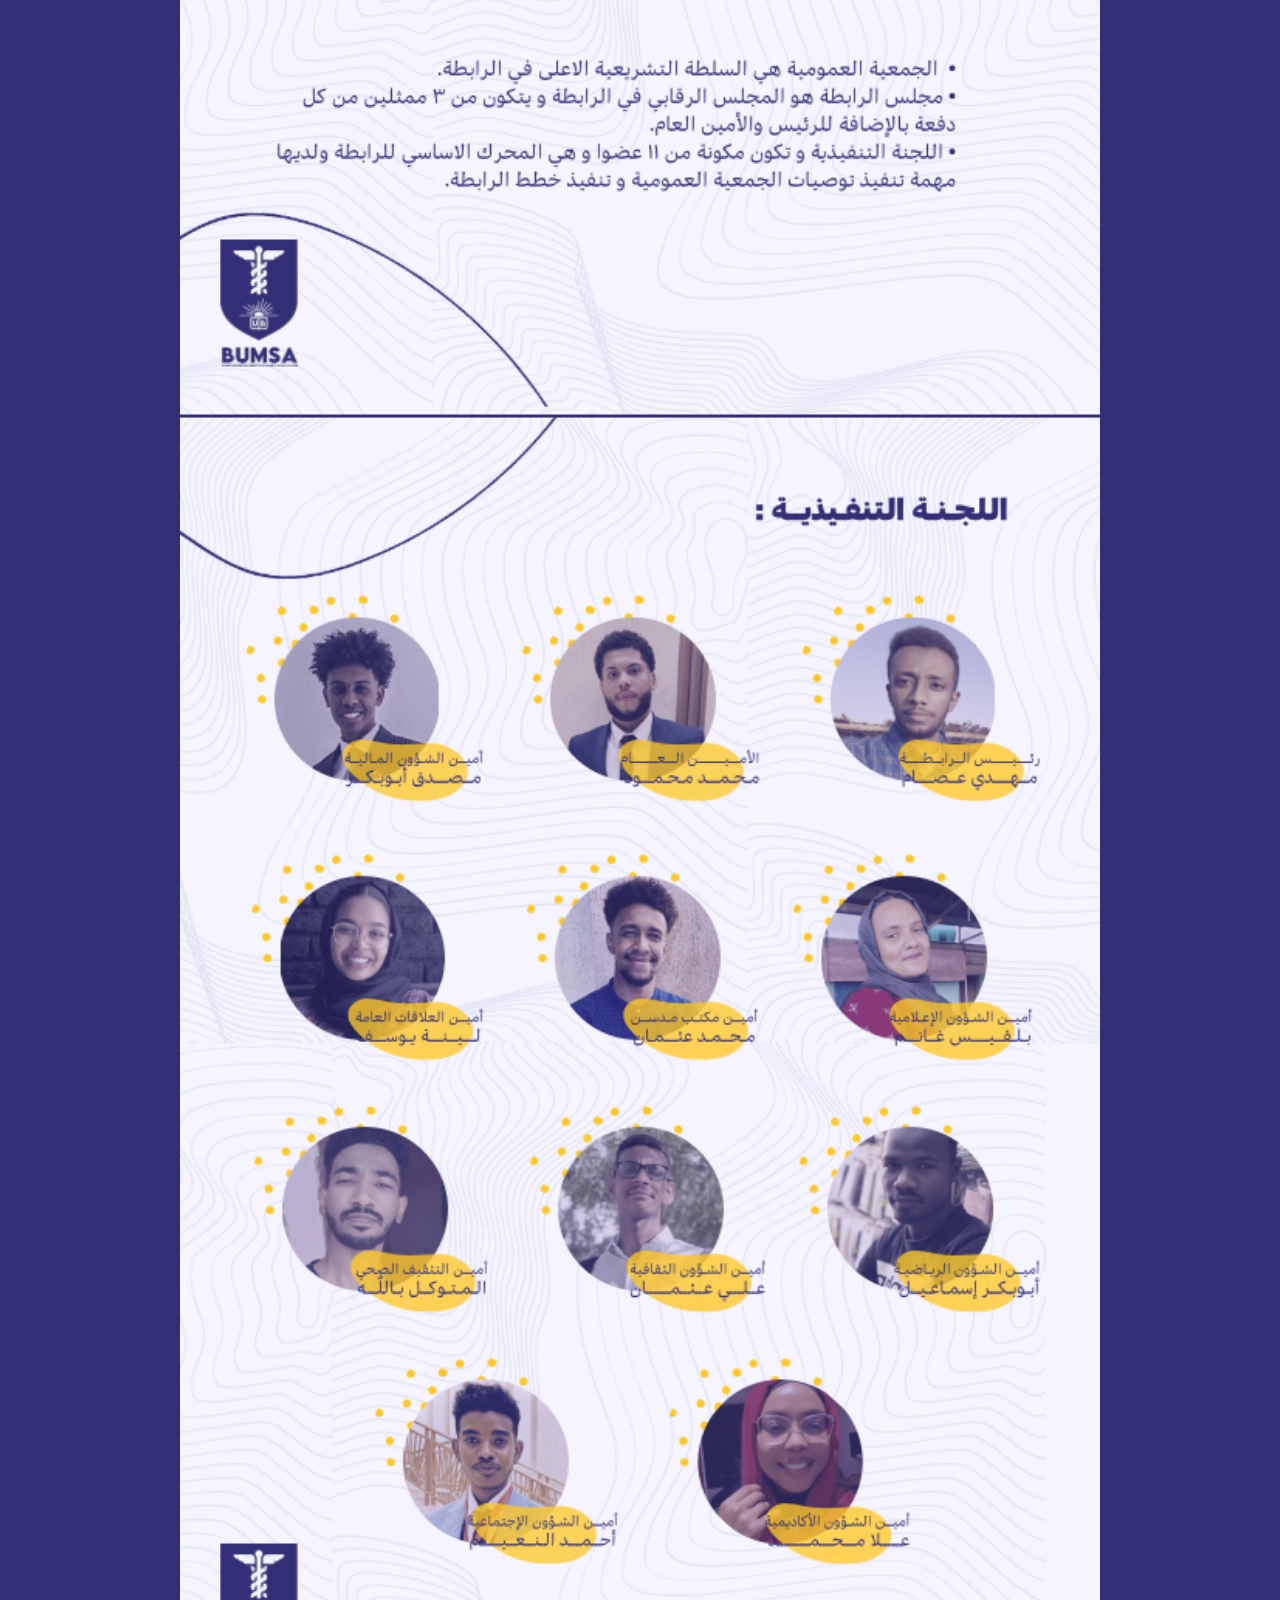
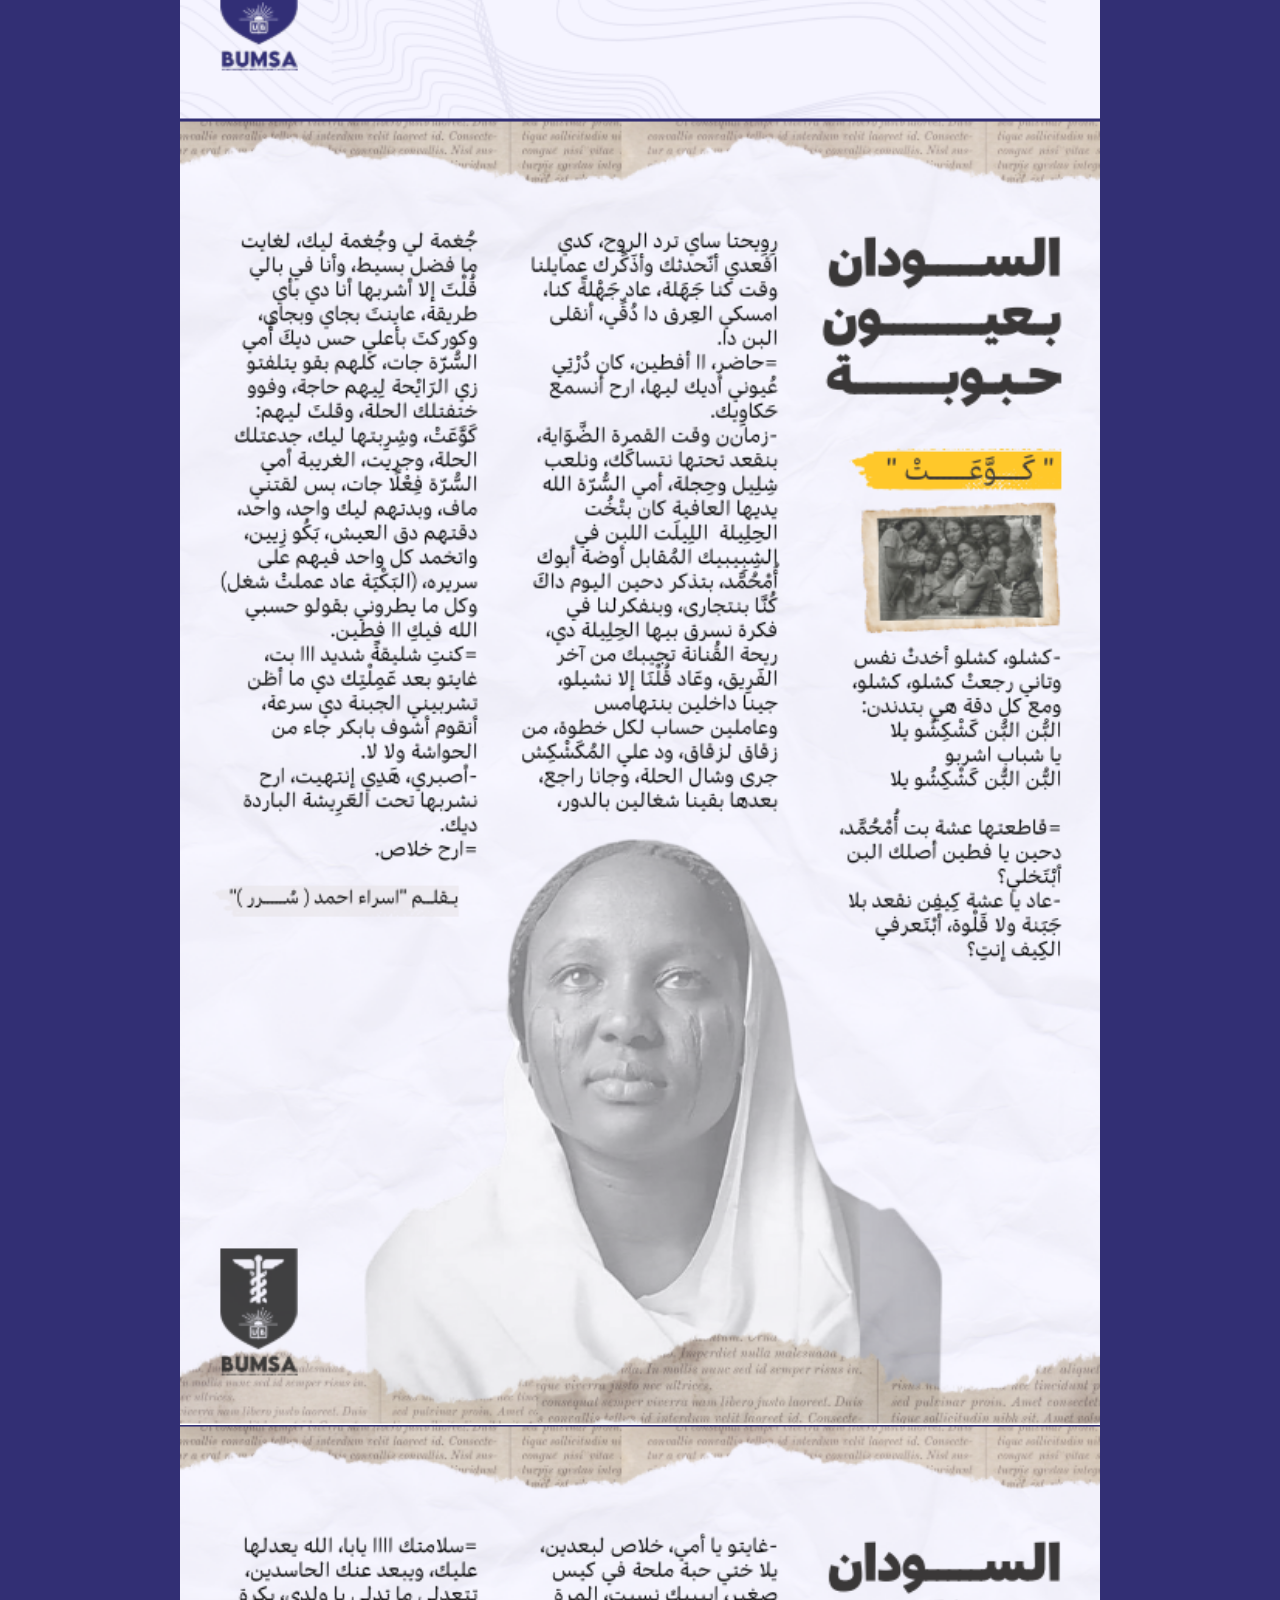
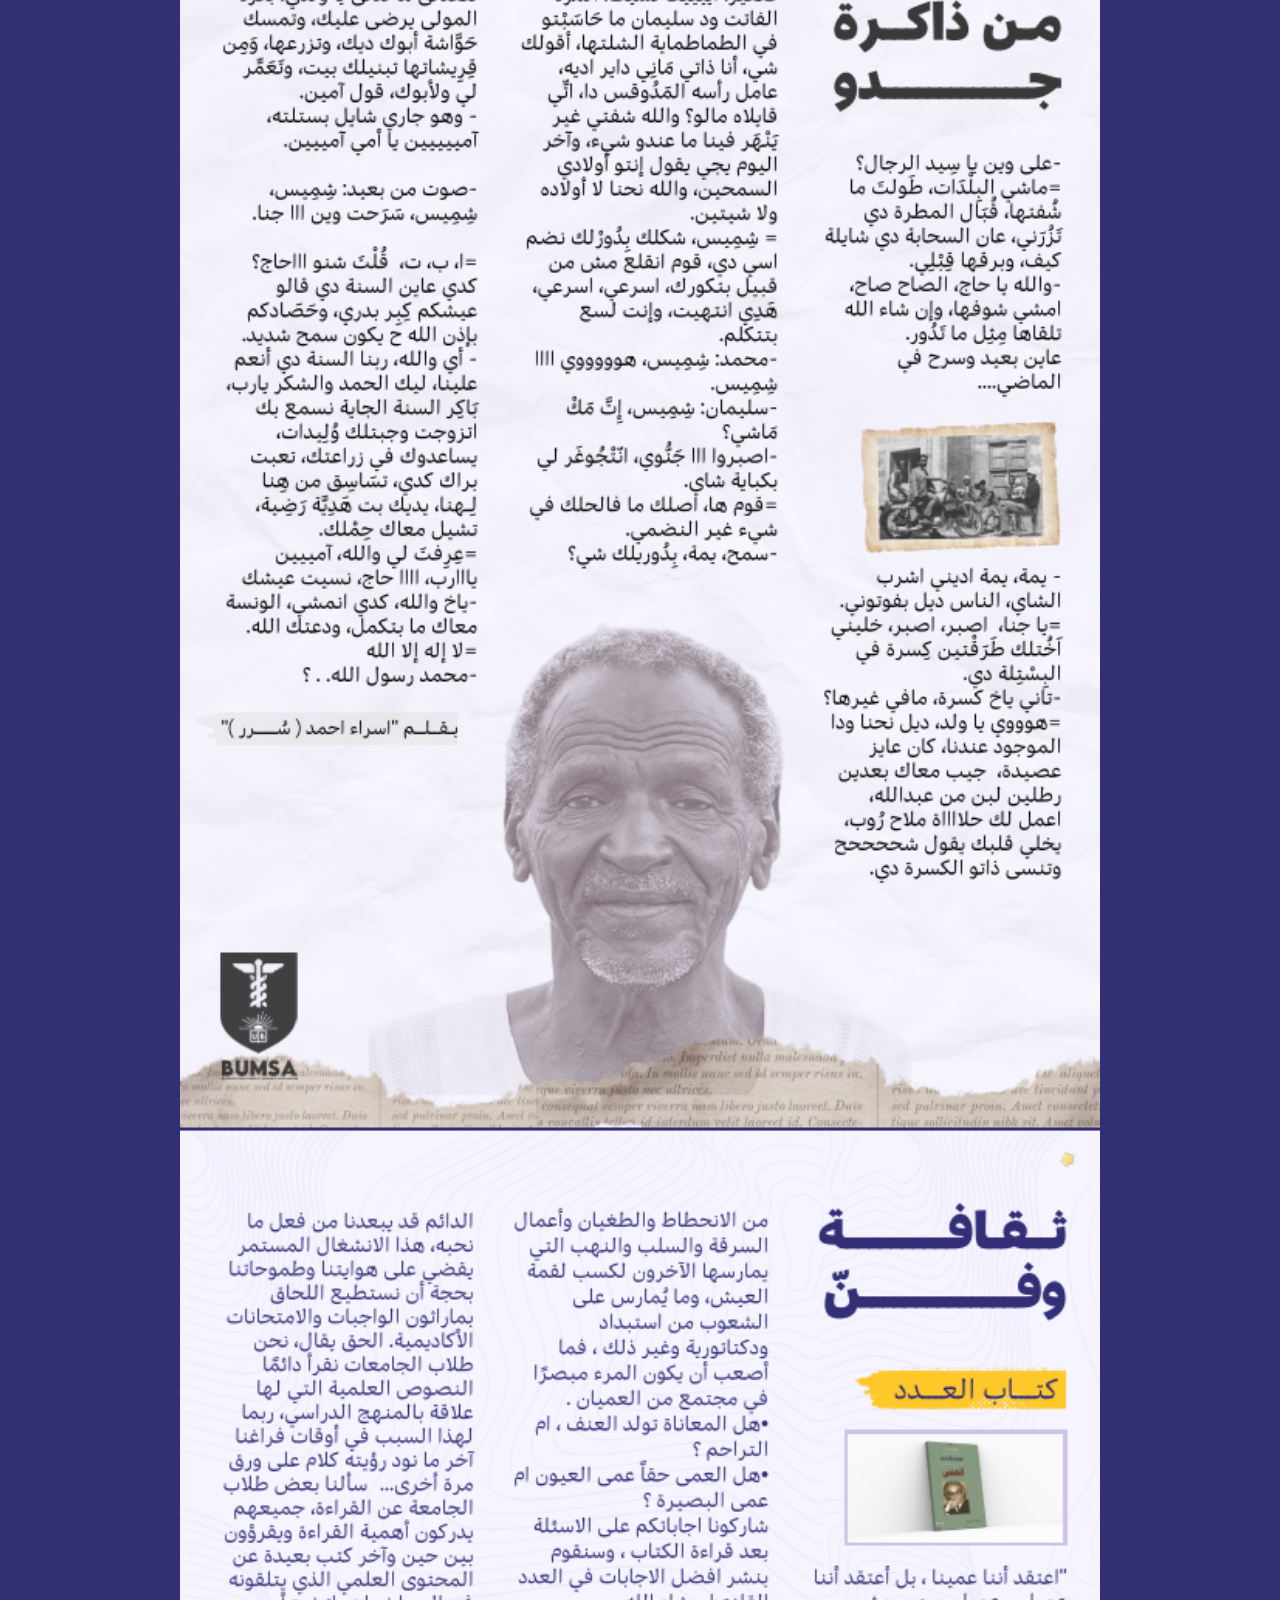
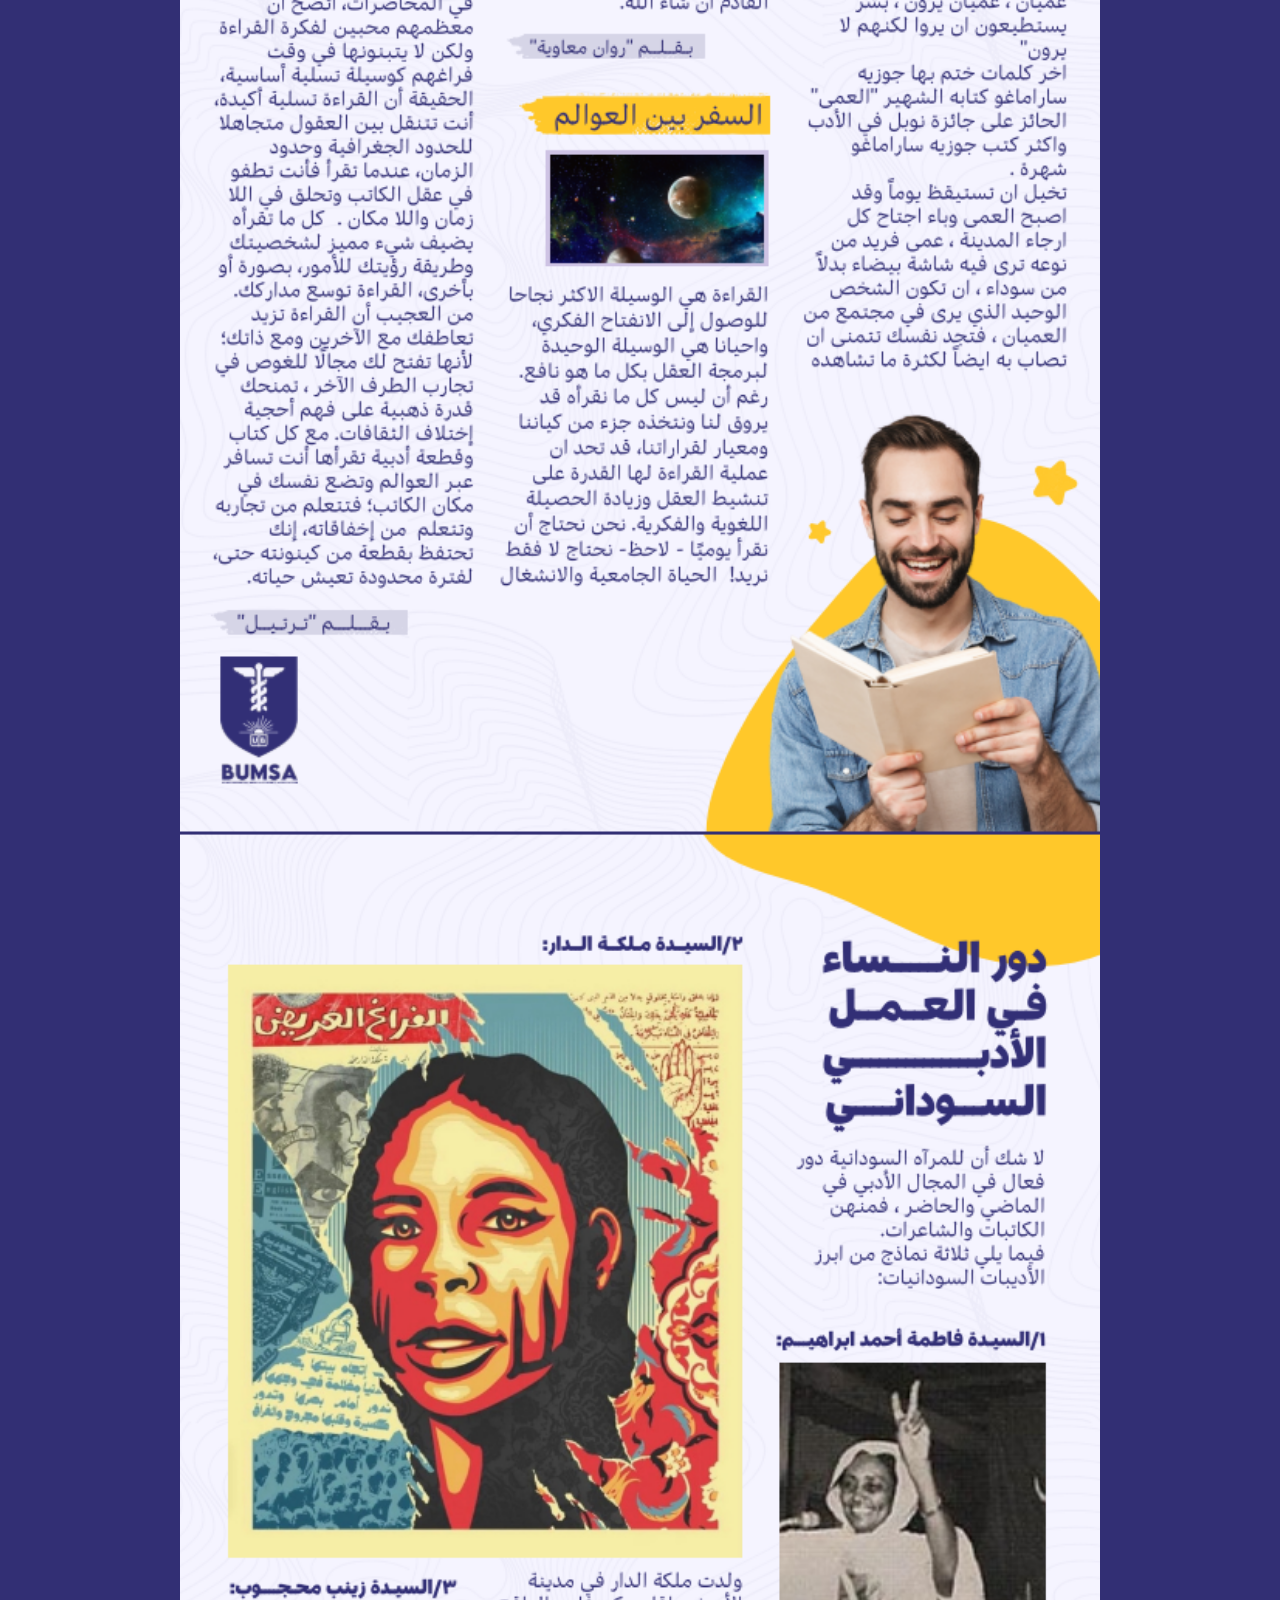
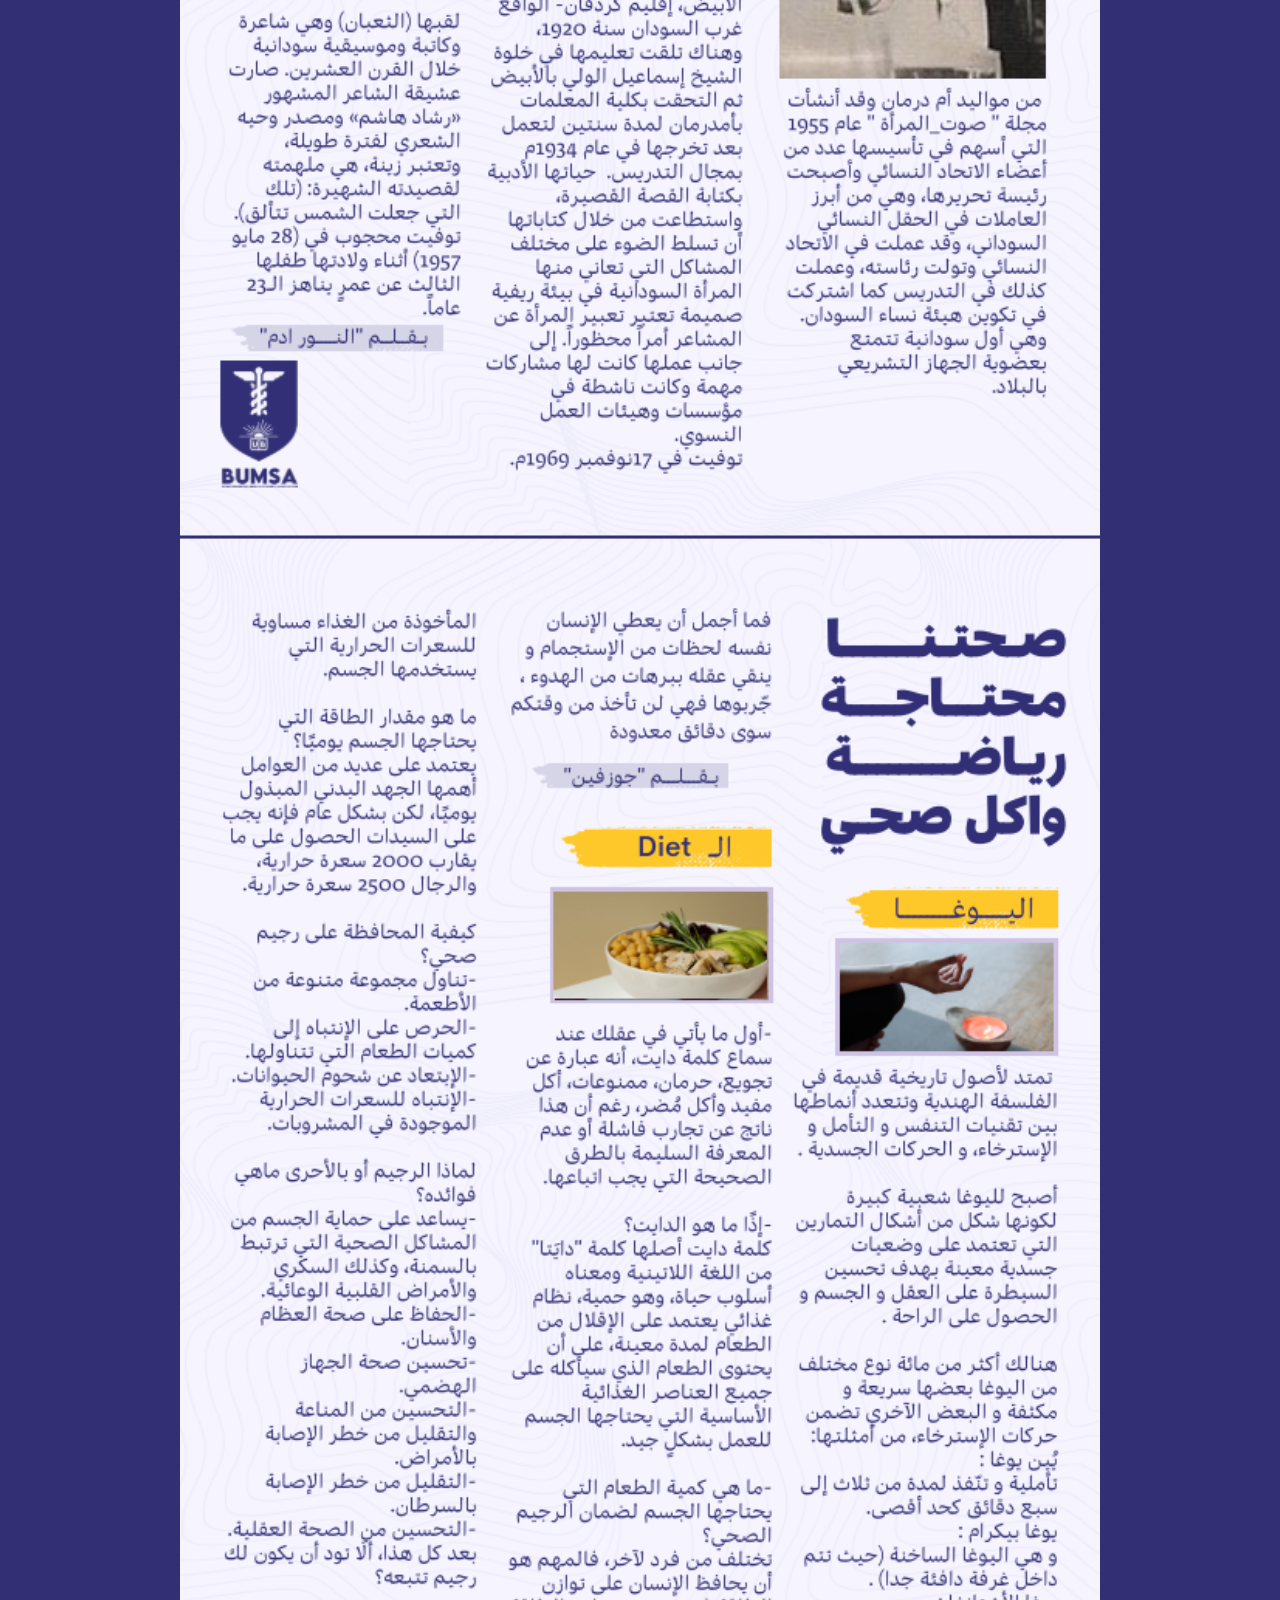
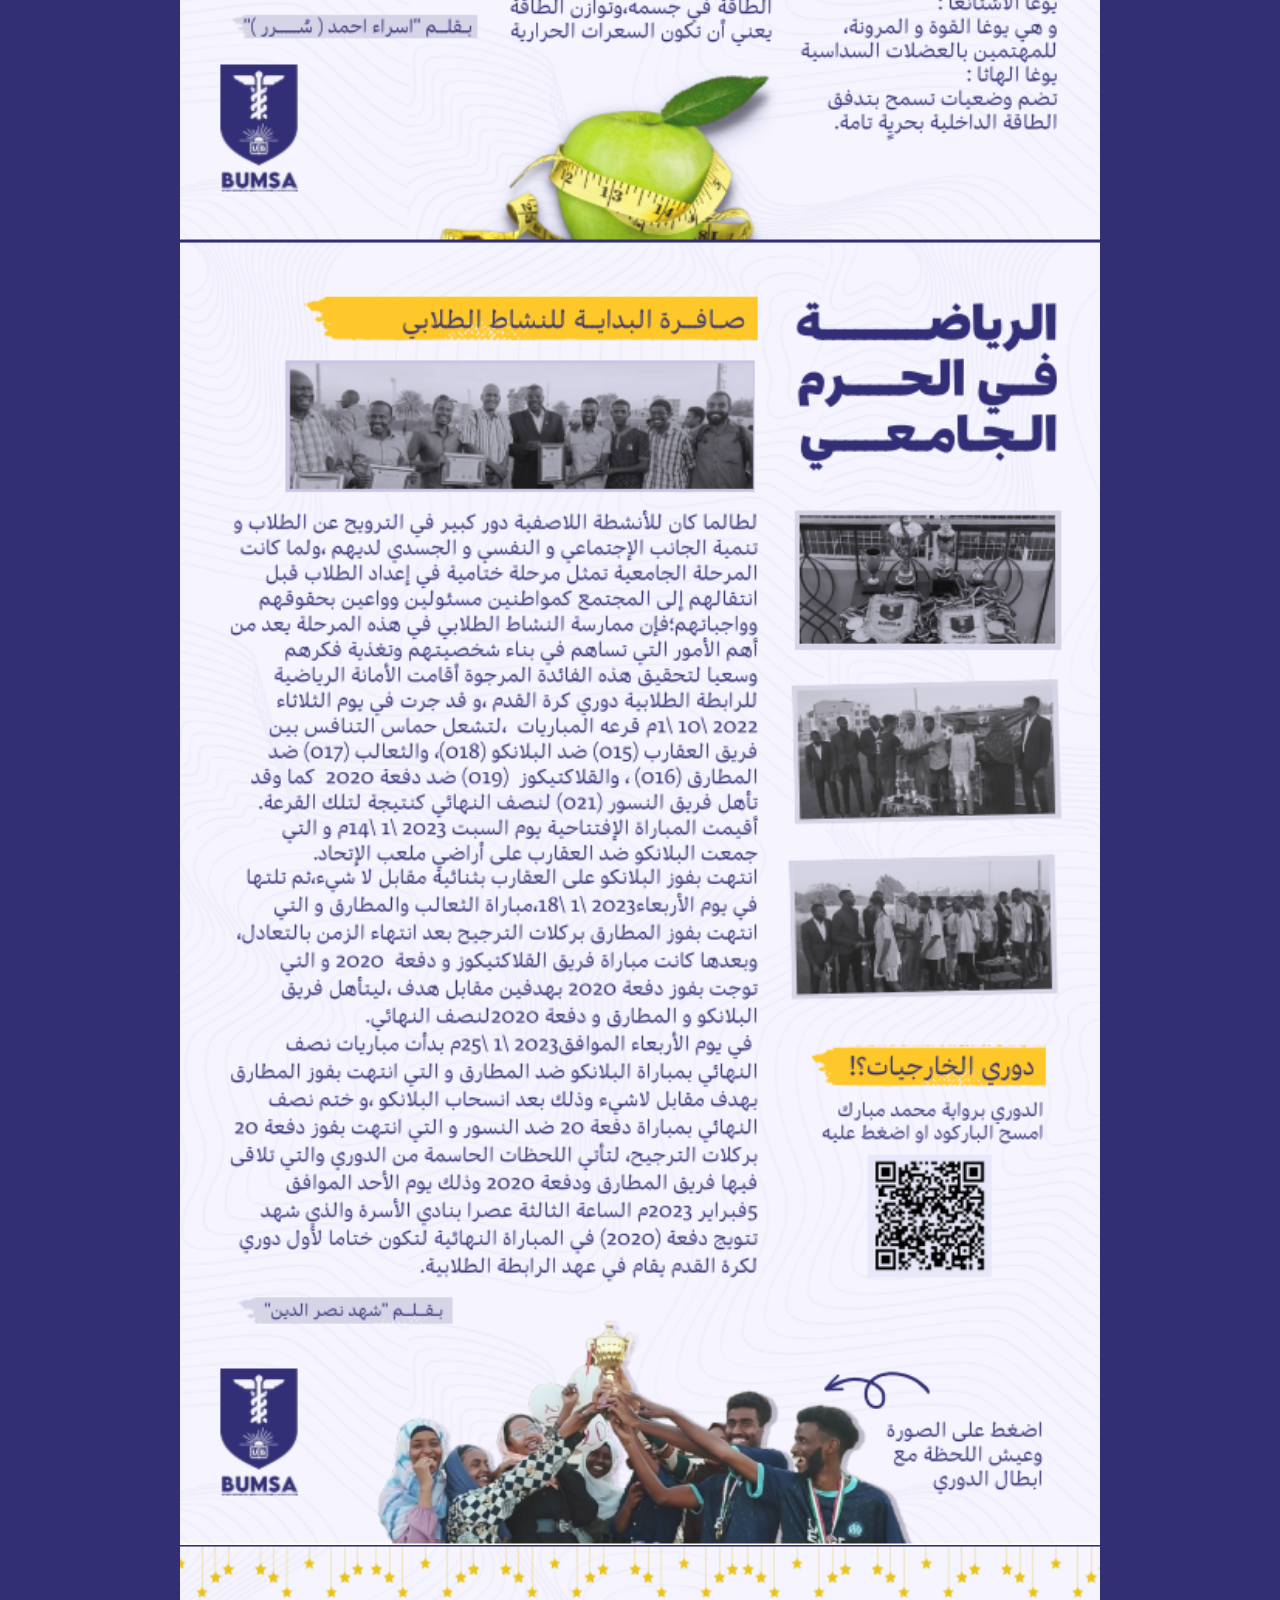
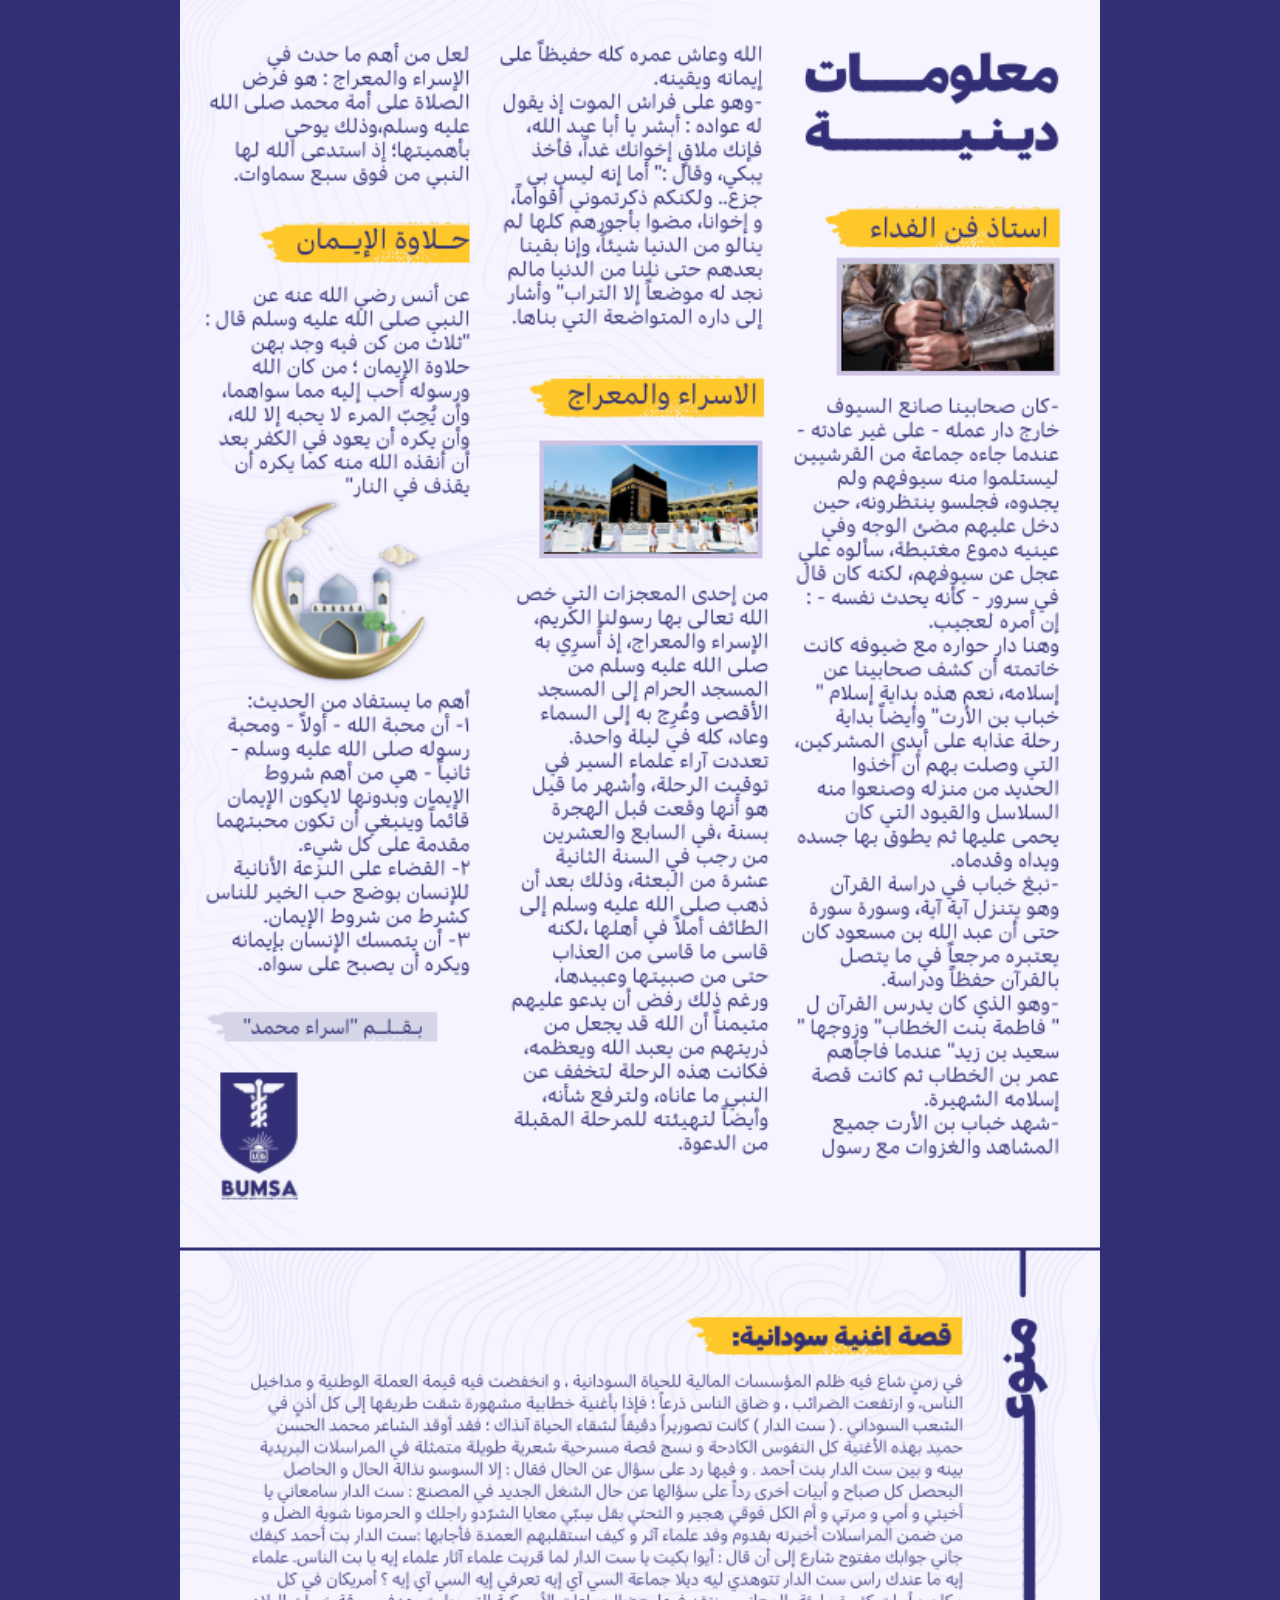
==== commit c366247f: "minors" ====
--- a/main.html
+++ b/main.html
@@ -53,8 +53,8 @@
       </div>
       <div class="image game">
         <img src="images/BUMSA magazine  (1)_Page_13.png" alt="">
-        <a href="https://forms.gle/poB29Ssriy8NwBDx7"></a>
-        <a href="https://forms.gle/poB29Ssriy8NwBDx7"></a>
+        <a href="https://wordwall.net/resource/52466818"></a>
+        <a href="https://wordwall.net/resource/52466818"></a>
       </div>
       <div class="image">
         <img src="images/BUMSA magazine  (1)_Page_14.png" alt="">
--- a/css/st.css
+++ b/css/st.css
@@ -39,7 +39,7 @@
 .main .images .sport a:nth-of-type(2) {
     display: block;
     position: absolute;
-    background-color: blue;
+    /* background-color: blue; */
     width: 500px;
     height: 190px;
     bottom: 3px;
